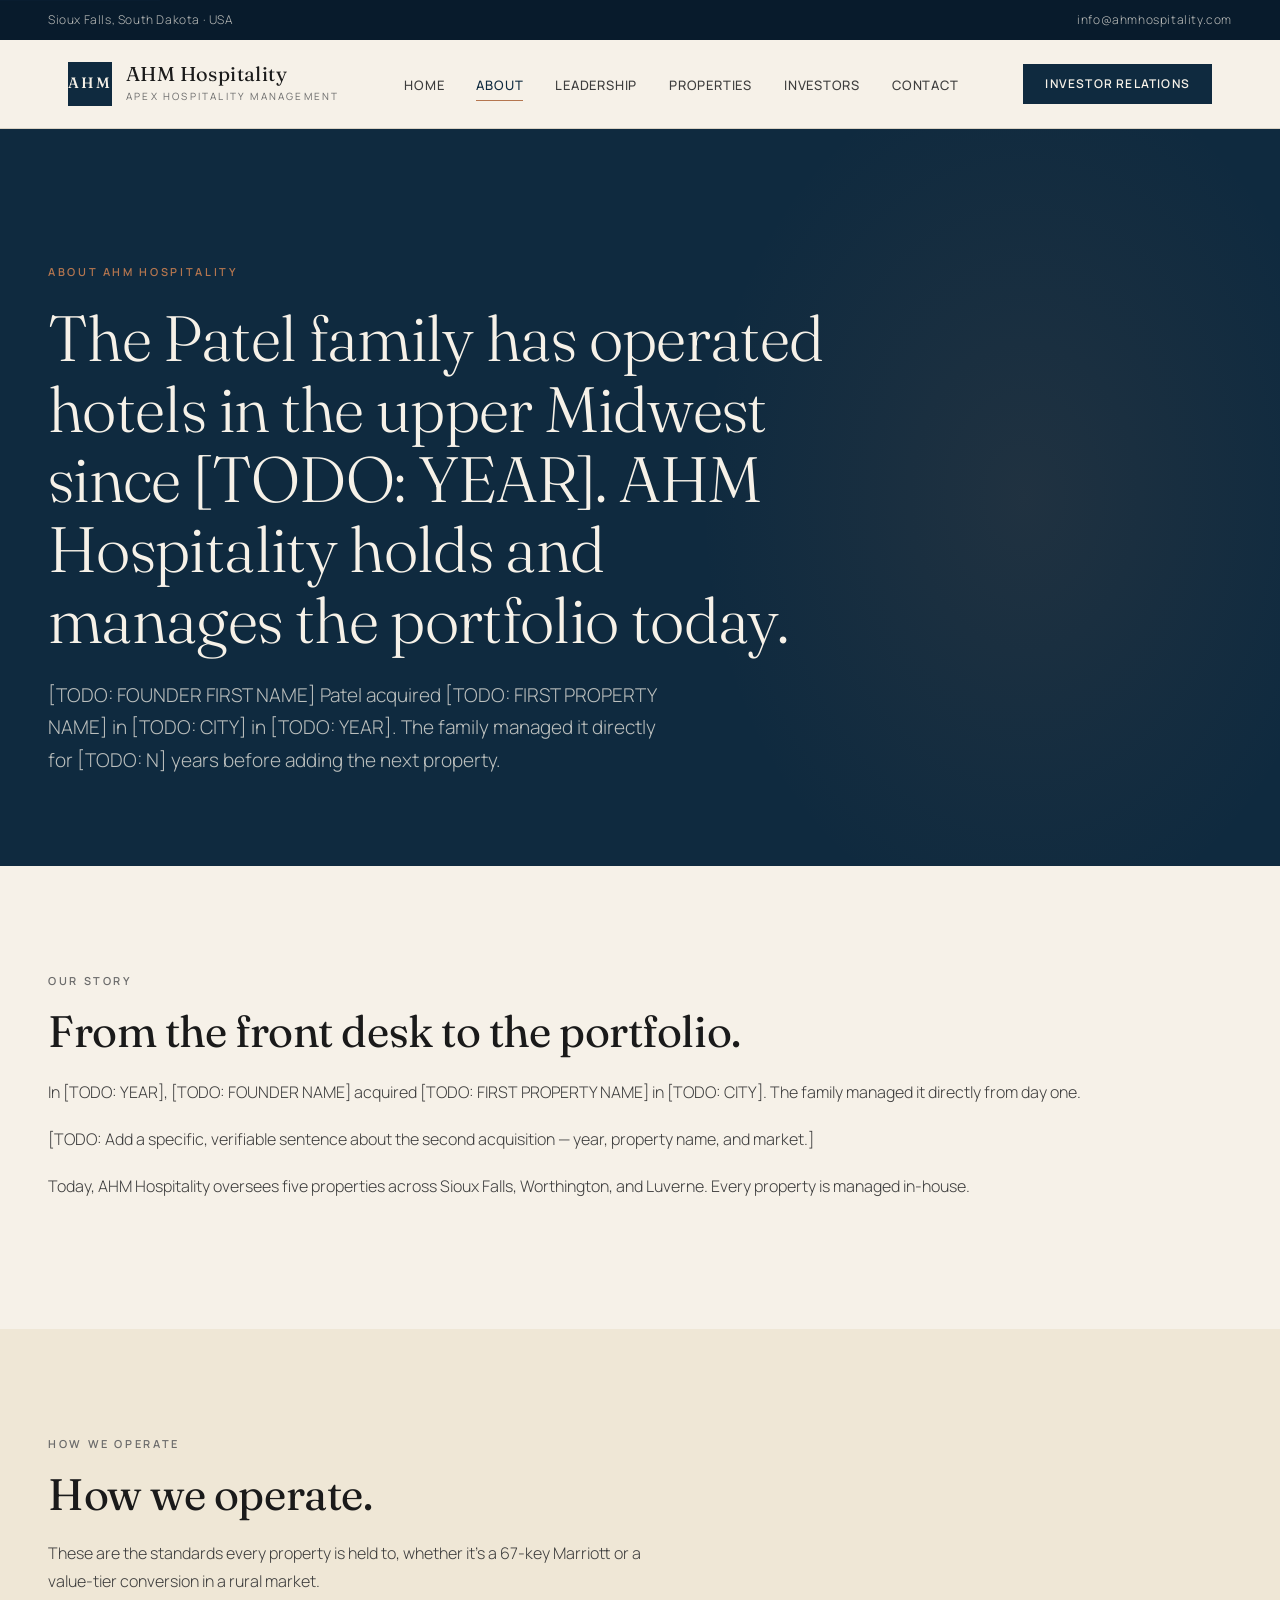
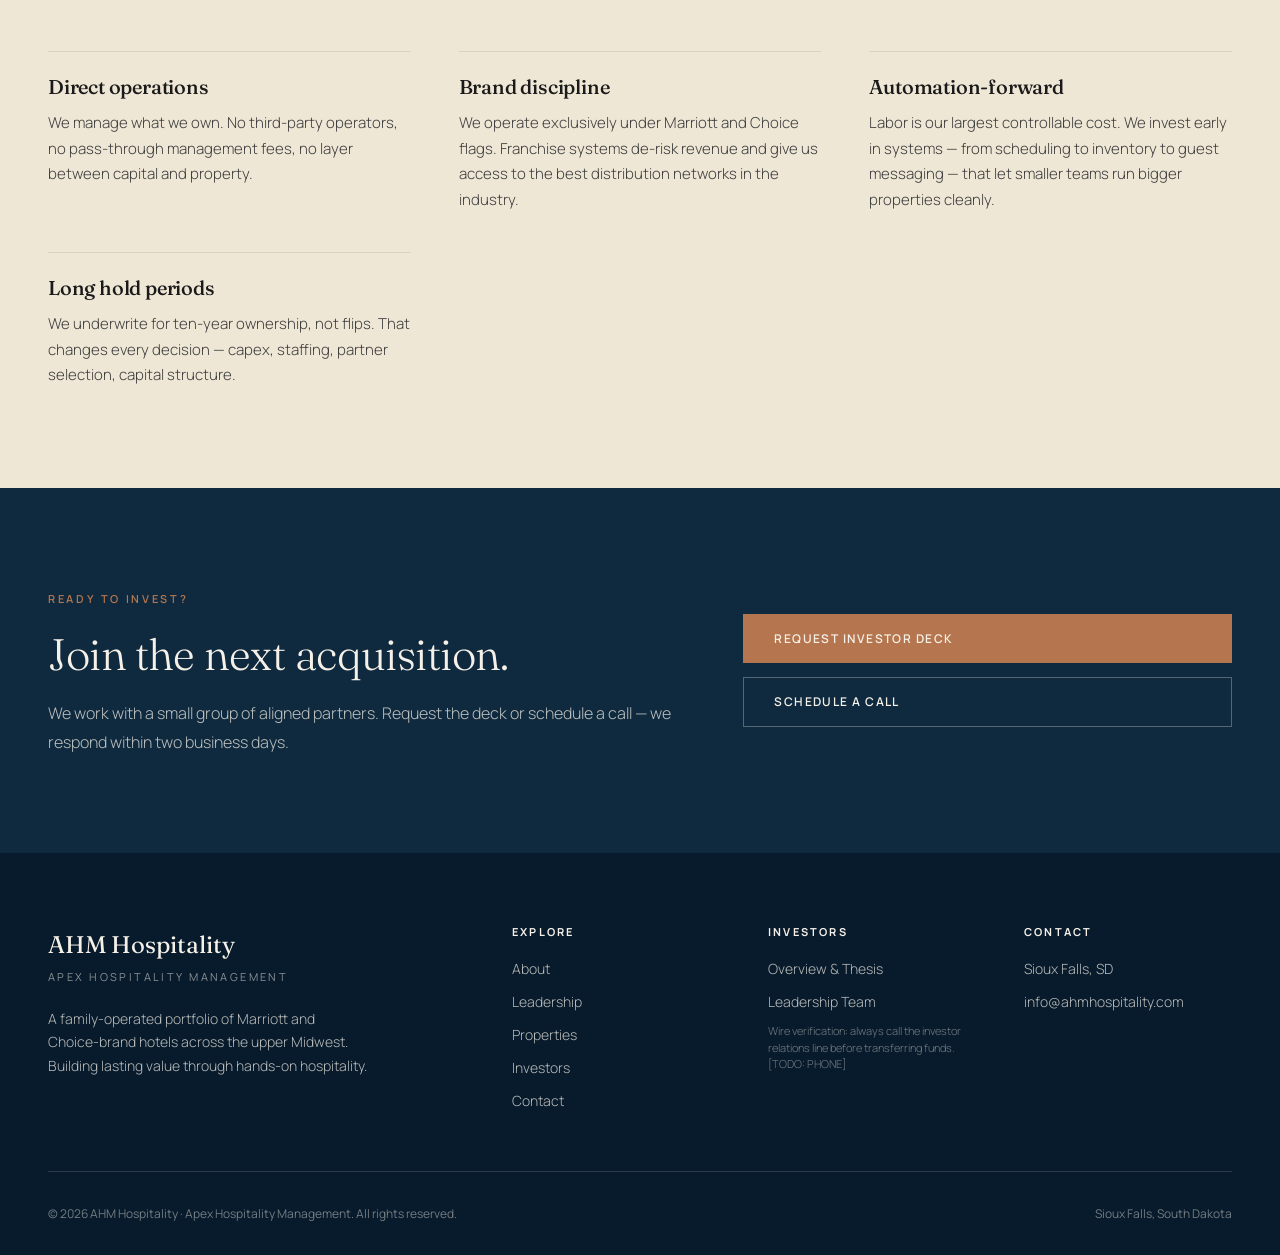
==== about.html @ 762ae3fd "Strip investors@ mailto from footer + form Per follow-up: collapsed contact-form subject select to t" ====
<!DOCTYPE html>
<html lang="en">
<head>
<meta charset="UTF-8">
<meta name="viewport" content="width=device-width, initial-scale=1.0">
<title>About — AHM Hospitality</title>
<meta name="description" content="AHM Hospitality is a family-operated hotel management and investment firm based in Sioux Falls, SD.">
<link rel="stylesheet" href="styles.css">
</head>
<body>

<a class="skip-link" href="#main">Skip to content</a>

<div class="topbar">
  <span>Sioux Falls, South Dakota · USA</span>
  <a href="mailto:info@ahmhospitality.com">info@ahmhospitality.com</a>
</div>

<nav class="nav">
  <div class="nav-inner">
    <a href="index.html" class="logo">
      <div class="logo-mark">AHM</div>
      <div class="logo-text">
        <div class="brand">AHM Hospitality</div>
        <div class="sub">Apex Hospitality Management</div>
      </div>
    </a>
    <ul class="nav-links">
      <li><a href="index.html">Home</a></li>
      <li><a href="about.html" class="active">About</a></li>
      <li><a href="leadership.html">Leadership</a></li>
      <li><a href="properties.html">Properties</a></li>
      <li><a href="investors.html">Investors</a></li>
            <li><a href="contact.html">Contact</a></li>
    </ul>
    <a href="investors.html" class="nav-cta">Investor Relations</a>
    <button class="nav-toggle" aria-label="Open menu"><span></span><span></span><span></span></button>
  </div>
</nav>

<section class="page-hero" id="main">
  <div class="page-hero-inner">
    <span class="eyebrow">About AHM Hospitality</span>
    <h1>The Patel family has operated hotels in the upper Midwest since [TODO: YEAR]. AHM Hospitality holds and manages the portfolio today.</h1>
    <p class="lead">[TODO: FOUNDER FIRST NAME] Patel acquired [TODO: FIRST PROPERTY NAME] in [TODO: CITY] in [TODO: YEAR]. The family managed it directly for [TODO: N] years before adding the next property.</p>
  </div>
</section>

<section>
  <div class="section-inner section-narrative">
    <span class="eyebrow">Our Story</span>
    <h2>From the front desk to the portfolio.</h2>
    <p>In [TODO: YEAR], [TODO: FOUNDER NAME] acquired [TODO: FIRST PROPERTY NAME] in [TODO: CITY]. The family managed it directly from day one.</p>
    <p>[TODO: Add a specific, verifiable sentence about the second acquisition — year, property name, and market.]</p>
    <p>Today, AHM Hospitality oversees five properties across Sioux Falls, Worthington, and Luverne. Every property is managed in-house.</p>
  </div>
</section>

<section class="alt">
  <div class="section-inner">
    <div class="section-head">
      <span class="eyebrow">How We Operate</span>
      <h2>How we operate.</h2>
      <p>These are the standards every property is held to, whether it's a 67-key Marriott or a value-tier conversion in a rural market.</p>
    </div>

    <div class="principles">
      <div class="principle">
        <h3>Direct operations</h3>
        <p>We manage what we own. No third-party operators, no pass-through management fees, no layer between capital and property.</p>
      </div>
      <div class="principle">
        <h3>Brand discipline</h3>
        <p>We operate exclusively under Marriott and Choice flags. Franchise systems de-risk revenue and give us access to the best distribution networks in the industry.</p>
      </div>
      <div class="principle">
        <h3>Automation-forward</h3>
        <p>Labor is our largest controllable cost. We invest early in systems — from scheduling to inventory to guest messaging — that let smaller teams run bigger properties cleanly.</p>
      </div>
      <div class="principle">
        <h3>Long hold periods</h3>
        <p>We underwrite for ten-year ownership, not flips. That changes every decision — capex, staffing, partner selection, capital structure.</p>
      </div>
    </div>
  </div>
</section>

<section class="investor-band">
  <div class="investor-inner">
    <div>
      <span class="eyebrow">Ready to invest?</span>
      <h2 style="margin-top: 18px;">Join the next acquisition.</h2>
      <p>We work with a small group of aligned partners. Request the deck or schedule a call — we respond within two business days.</p>
    </div>
    <div class="investor-cta">
      <a href="investors.html" class="btn btn-primary">Request Investor Deck</a>
      <a href="contact.html" class="btn btn-ghost">Schedule a Call</a>
    </div>
  </div>
</section>

<footer>
  <div class="footer-grid">
    <div class="footer-brand">
      <div class="brand-line">AHM Hospitality</div>
      <div class="brand-sub">Apex Hospitality Management</div>
      <p>A family-operated portfolio of Marriott and Choice-brand hotels across the upper Midwest. Building lasting value through hands-on hospitality.</p>
    </div>
    <div>
      <h4>Explore</h4>
      <ul>
        <li><a href="about.html">About</a></li>
        <li><a href="leadership.html">Leadership</a></li>
        <li><a href="properties.html">Properties</a></li>
        <li><a href="investors.html">Investors</a></li>
        <li><a href="contact.html">Contact</a></li>
      </ul>
    </div>
    <div>
      <h4>Investors</h4>
      <ul>
        <li><a href="investors.html">Overview &amp; Thesis</a></li>
        <li><a href="leadership.html">Leadership Team</a></li>
        <li class="wire-verify">Wire verification: always call the investor relations line before transferring funds. [TODO: PHONE]</li>
      </ul>
    </div>
    <div>
      <h4>Contact</h4>
      <ul>
        <li>Sioux Falls, SD</li>
        <li><a href="mailto:info@ahmhospitality.com">info@ahmhospitality.com</a></li>
      </ul>
    </div>
  </div>
  <div class="footer-bottom">
    <span>© 2026 AHM Hospitality · Apex Hospitality Management. All rights reserved.</span>
    <span>Sioux Falls, South Dakota</span>
  </div>
</footer>

<script defer src="app.js"></script>

</body>
</html>
---- styles.css ----
/* AHM Hospitality — global stylesheet */

@import url('https://fonts.googleapis.com/css2?family=Fraunces:ital,opsz,wght@0,9..144,300;0,9..144,400;0,9..144,500;1,9..144,400&family=Manrope:wght@300;400;500;600;700&display=swap');

:root {
  --navy: #0F2A3F;
  --navy-deep: #081B2C;
  --cream: #F6F1E8;
  --cream-warm: #EFE7D6;
  --brass: #B5764F;
  --brass-dark: #8C5A3C;
  --ink: #1A1A1A;
  --ink-soft: #3D3D3D;
  --muted: #6B6B6B;
  --line: #D9D2C4;
  --line-soft: rgba(15, 42, 63, 0.12);
  --max: 1240px;
  --gutter: clamp(20px, 5vw, 48px);
  --font-display: 'Fraunces', 'Playfair Display', Georgia, serif;
  --font-body: 'Manrope', -apple-system, BlinkMacSystemFont, sans-serif;
}

* { box-sizing: border-box; margin: 0; padding: 0; }

html { scroll-behavior: smooth; }

body {
  font-family: var(--font-body);
  font-weight: 400;
  font-size: 16px;
  line-height: 1.65;
  color: var(--ink);
  background: var(--cream);
  -webkit-font-smoothing: antialiased;
  text-rendering: optimizeLegibility;
}

h1, h2, h3, h4 {
  font-family: var(--font-display);
  font-weight: 400;
  letter-spacing: -0.01em;
  line-height: 1.1;
  color: var(--ink);
}

/* ============================================================
   CANONICAL TYPE SCALE — every page renders the same way.
   Override only where a context genuinely needs a different
   treatment (hero on dark bg, investor band lighter weight).
   ============================================================ */
h1 { font-size: clamp(36px, 6vw, 64px); font-weight: 300; }
h2 { font-size: clamp(28px, 4vw, 44px); font-weight: 400; line-height: 1.15; }
h3 { font-size: 20px; font-weight: 500; line-height: 1.3; }
h4 { font-size: 14px; font-weight: 600; line-height: 1.3; }

/* ============================================================
   BODY PARAGRAPH CLASSES — three sizes, no inline drift.
   ============================================================ */
/* Narrative copy in story / approach sections (Our Story, Our Approach) */
.prose p,
.section-narrative p {
  font-size: 16px;
  color: var(--ink-soft);
  line-height: 1.8;
  font-weight: 300;
  margin-bottom: 18px;
}
.prose p:last-child,
.section-narrative p:last-child { margin-bottom: 0; }
.prose > p + p { margin-top: 0; }
section.dark .prose p,
section.dark .section-narrative p { color: rgba(246, 241, 232, 0.78); }

/* Smaller body — response notes, franchise descriptions, callouts */
.body-note {
  font-size: 14px;
  color: var(--ink-soft);
  line-height: 1.7;
  font-weight: 300;
}

/* Property card description (sits at the bottom of each card) */
.prop-summary {
  font-size: 13px;
  color: var(--ink-soft);
  line-height: 1.7;
  font-weight: 300;
  border-top: 1px solid var(--line);
  padding-top: 14px;
  margin-top: 4px;
}

/* Footer wire-verification small print */
.wire-verify {
  font-size: 11px;
  opacity: 0.6;
  margin-top: 10px;
  line-height: 1.5;
}

/* ============================================================
   SECTION-NARRATIVE — eyebrow + h2 + body paragraphs pattern
   used on About > Our Story and Index > Our Approach.
   ============================================================ */
.section-narrative .eyebrow {
  display: inline-block;
  margin-bottom: 16px;
}
.section-narrative h2 { margin-bottom: 22px; }
.section-narrative p {
  font-size: 16px;
  color: var(--ink-soft);
  line-height: 1.8;
  font-weight: 300;
  margin-bottom: 18px;
}
.section-narrative p:last-of-type { margin-bottom: 28px; }
.section-narrative .btn { margin-top: 6px; }

/* ============================================================
   PORTFOLIO STATS BLOCK (Properties page header strip)
   ============================================================ */
.portfolio-stats {
  display: grid;
  grid-template-columns: repeat(auto-fit, minmax(160px, 1fr));
  gap: 24px;
  margin-bottom: 72px;
  padding: 28px 32px;
  background: var(--cream-warm);
  border-left: 3px solid var(--brass);
}
.portfolio-stat .stat-num {
  font-family: var(--font-display);
  font-size: 32px;
  color: var(--navy);
  font-weight: 400;
  line-height: 1;
}
.portfolio-stat .stat-label {
  font-size: 11px;
  color: var(--muted);
  letter-spacing: 0.2em;
  text-transform: uppercase;
  margin-top: 6px;
}

/* ============================================================
   CONTACT-NOTE callout (Contact page "A note on response")
   ============================================================ */
.contact-note {
  margin-top: 32px;
  padding: 24px;
  background: var(--cream-warm);
  border-left: 3px solid var(--brass);
}
.contact-note .eyebrow {
  color: var(--brass);
  display: block;
  margin-bottom: 10px;
}
.contact-note p { margin: 0; }

/* ============================================================
   FRANCHISE / BRAND BLOCK (Properties page Marriott/Choice)
   ============================================================ */
.brand-grid {
  display: grid;
  grid-template-columns: repeat(auto-fit, minmax(280px, 1fr));
  gap: 32px;
}
.brand-block {
  border-top: 1px solid var(--line);
  padding-top: 28px;
}
.brand-name {
  font-family: var(--font-display);
  font-size: 24px;
  color: var(--navy);
  font-weight: 400;
  margin-bottom: 6px;
}
.brand-meta {
  font-size: 11px;
  letter-spacing: 0.2em;
  text-transform: uppercase;
  color: var(--brass);
  font-weight: 600;
  margin-bottom: 16px;
}

a { color: inherit; text-decoration: none; transition: color 0.2s ease; }
a:hover { color: var(--brass); }

img { max-width: 100%; display: block; }

.container { width: 100%; max-width: var(--max); margin: 0 auto; padding: 0 var(--gutter); }
.container-wide { max-width: 1440px; }

.eyebrow {
  font-family: var(--font-body);
  font-size: 11px;
  font-weight: 600;
  letter-spacing: 0.24em;
  text-transform: uppercase;
  color: var(--muted);
}
section.dark .eyebrow,
.hero .eyebrow,
.page-hero .eyebrow,
.investor-band .eyebrow,
footer .eyebrow {
  color: var(--brass);
}

.rule {
  display: inline-block;
  width: 40px;
  height: 1px;
  background: var(--brass);
  vertical-align: middle;
  margin: 0 12px 4px 0;
}

/* ===== TOP BAR ===== */
.topbar {
  background: var(--navy-deep);
  color: rgba(246, 241, 232, 0.75);
  font-size: 12px;
  font-weight: 300;
  letter-spacing: 0.05em;
  padding: 10px var(--gutter);
  display: flex;
  justify-content: space-between;
  gap: 16px;
  flex-wrap: wrap;
}
.topbar a { color: inherit; }
.topbar a:hover { color: var(--cream); }

/* ===== NAV ===== */
.nav {
  background: var(--cream);
  border-bottom: 1px solid var(--line);
  position: sticky;
  top: 0;
  z-index: 100;
}
.nav-inner {
  display: flex;
  align-items: center;
  justify-content: space-between;
  padding: 22px var(--gutter);
  max-width: var(--max);
  margin: 0 auto;
}
.logo {
  display: flex;
  align-items: center;
  gap: 14px;
  cursor: pointer;
}
.logo-mark {
  width: 44px;
  height: 44px;
  background: var(--navy);
  color: var(--cream);
  display: flex;
  align-items: center;
  justify-content: center;
  font-family: var(--font-display);
  font-weight: 500;
  font-size: 15px;
  letter-spacing: 0.12em;
}
.logo-text .brand {
  font-family: var(--font-display);
  font-size: 20px;
  font-weight: 400;
  letter-spacing: 0.02em;
  line-height: 1;
}
.logo-text .sub {
  font-size: 10px;
  color: var(--muted);
  letter-spacing: 0.22em;
  text-transform: uppercase;
  margin-top: 4px;
}
.nav-links {
  display: flex;
  gap: 32px;
  align-items: center;
  list-style: none;
}
.nav-links a {
  font-size: 13px;
  font-weight: 500;
  letter-spacing: 0.06em;
  text-transform: uppercase;
  color: var(--ink-soft);
  padding: 6px 0;
  border-bottom: 1px solid transparent;
}
.nav-links a.active { color: var(--navy); border-bottom-color: var(--brass); }
.nav-links a:hover { color: var(--navy); }

.nav-cta {
  background: var(--navy);
  color: var(--cream);
  padding: 10px 22px;
  font-size: 12px;
  font-weight: 600;
  letter-spacing: 0.1em;
  text-transform: uppercase;
  transition: background 0.2s ease;
}
.nav-cta:hover { background: var(--brass); color: var(--cream); }

.nav-toggle {
  display: none;
  background: none;
  border: none;
  cursor: pointer;
  padding: 4px;
}
.nav-toggle span {
  display: block;
  width: 24px;
  height: 1.5px;
  background: var(--navy);
  margin: 5px 0;
}

/* ===== HERO ===== */
.hero {
  background: var(--navy);
  color: var(--cream);
  padding: clamp(60px, 10vw, 120px) var(--gutter) clamp(60px, 10vw, 120px);
  position: relative;
  overflow: hidden;
}
.hero::before {
  content: '';
  position: absolute;
  top: 0; right: 0;
  width: 40%;
  height: 100%;
  background:
    radial-gradient(circle at 70% 30%, rgba(181, 118, 79, 0.12) 0%, transparent 60%);
  pointer-events: none;
}
.hero-inner {
  max-width: var(--max);
  margin: 0 auto;
  position: relative;
  z-index: 1;
}
.hero .eyebrow { color: var(--brass); margin-bottom: 24px; display: block; }
.hero h1 {
  color: var(--cream);
  max-width: 800px;
  margin-bottom: 28px;
  /* size + weight inherit from canonical h1 */
}
.hero p.lead {
  font-size: clamp(15px, 1.6vw, 18px);
  line-height: 1.7;
  color: rgba(246, 241, 232, 0.75);
  max-width: 560px;
  font-weight: 300;
  margin-bottom: 40px;
}
.hero-actions {
  display: flex;
  gap: 14px;
  flex-wrap: wrap;
}
.btn {
  display: inline-block;
  padding: 14px 30px;
  font-size: 12px;
  font-weight: 600;
  letter-spacing: 0.12em;
  text-transform: uppercase;
  transition: all 0.25s ease;
  cursor: pointer;
  border: 1px solid transparent;
}
.btn-primary { background: var(--brass); color: var(--cream); }
.btn-primary:hover { background: var(--cream); color: var(--navy); }
.btn-ghost { background: transparent; color: var(--cream); border-color: rgba(246, 241, 232, 0.3); }
.btn-ghost:hover { border-color: var(--cream); color: var(--cream); }
.btn-dark { background: var(--navy); color: var(--cream); }
.btn-dark:hover { background: var(--brass); }

/* ===== SECTIONS ===== */
section { padding: clamp(60px, 8vw, 100px) var(--gutter); }
section.alt { background: var(--cream-warm); }
section.dark { background: var(--navy); color: var(--cream); }
section.dark h1, section.dark h2, section.dark h3 { color: var(--cream); }

.section-inner { max-width: var(--max); margin: 0 auto; }
.section-head { margin-bottom: 56px; max-width: 720px; }
.section-head .eyebrow { margin-bottom: 16px; display: inline-block; }
.section-head h2 {
  margin-bottom: 20px;
  /* size + weight inherit from canonical h2 */
}
.section-head p {
  font-size: 16px;
  color: var(--ink-soft);
  line-height: 1.75;
  font-weight: 300;
  max-width: 620px;
}
section.dark .section-head p { color: rgba(246, 241, 232, 0.75); }

/* ===== PROPERTY CARD ===== */
.property-grid {
  display: grid;
  grid-template-columns: repeat(auto-fit, minmax(320px, 1fr));
  gap: 28px;
}
.property-card {
  background: var(--cream);
  border: 1px solid var(--line);
  overflow: hidden;
  transition: transform 0.3s ease, border-color 0.3s ease;
  display: flex;
  flex-direction: column;
}
.property-card:hover { transform: translateY(-4px); border-color: var(--brass); }
section.alt .property-card { background: var(--cream); }
section.dark .property-card { background: var(--navy-deep); border-color: rgba(246, 241, 232, 0.1); color: var(--cream); }

.prop-img {
  aspect-ratio: 4 / 3;
  position: relative;
  overflow: hidden;
}
.prop-img.photo-ready::after {
  content: '';
  position: absolute;
  inset: 0;
  background: linear-gradient(180deg, rgba(0, 0, 0, 0) 40%, rgba(0, 0, 0, 0.5) 100%);
  pointer-events: none;
}

.prop-badge {
  position: absolute;
  top: 14px;
  right: 14px;
  background: var(--navy);
  color: var(--cream);
  font-size: 10px;
  font-weight: 700;
  letter-spacing: 0.15em;
  text-transform: uppercase;
  padding: 5px 11px;
  z-index: 2;
}
.prop-badge.converting { background: var(--brass); color: var(--cream); }

.prop-flag-brand {
  color: var(--muted);
  font-size: 10px;
  letter-spacing: 0.22em;
  text-transform: uppercase;
  font-weight: 600;
  margin-bottom: 8px;
}
.prop-name {
  font-family: var(--font-display);
  color: var(--navy);
  font-size: 22px;
  font-weight: 400;
  line-height: 1.15;
  margin-bottom: 18px;
}

.prop-meta {
  padding: 20px 22px 22px;
  flex: 1;
  display: flex;
  flex-direction: column;
}
.prop-loc {
  display: flex;
  justify-content: space-between;
  align-items: baseline;
  margin-bottom: 6px;
}
.prop-loc .city {
  font-family: var(--font-display);
  font-size: 17px;
  font-weight: 500;
  color: var(--navy);
}
.prop-loc .adr {
  font-size: 13px;
  color: var(--brass);
  font-weight: 600;
  letter-spacing: 0.04em;
}
.prop-addr {
  font-size: 13px;
  color: var(--muted);
  margin-bottom: 4px;
}
.prop-rooms {
  font-size: 13px;
  color: var(--ink-soft);
  font-weight: 500;
}
section.dark .prop-rooms { color: rgba(246, 241, 232, 0.85); }
section.dark .prop-addr { color: rgba(246, 241, 232, 0.55); }

/* Honest placeholder state — shown until real photography replaces it */
.prop-img.placeholder {
  background: var(--cream-warm);
  border: 1px dashed var(--line);
}
.prop-img .placeholder-label {
  position: absolute;
  bottom: 16px;
  left: 18px;
  font-size: 10px;
  letter-spacing: 0.24em;
  text-transform: uppercase;
  color: var(--muted);
  font-weight: 600;
  z-index: 1;
}

/* Ready state — once real background-image is assigned inline */
.prop-img.photo-ready {
  background-size: cover;
  background-position: center;
}

/* ===== INVESTOR BAND ===== */
.investor-band {
  background: var(--navy);
  color: var(--cream);
  padding: clamp(60px, 8vw, 96px) var(--gutter);
}
.investor-inner {
  max-width: var(--max);
  margin: 0 auto;
  display: grid;
  grid-template-columns: 1.3fr 1fr;
  gap: 60px;
  align-items: center;
}
.investor-inner h2 {
  font-weight: 300;
  color: var(--cream);
  line-height: 1.2;
  margin-bottom: 18px;
  /* size inherits from canonical h2 */
}
.investor-inner p {
  color: rgba(246, 241, 232, 0.75);
  font-size: 16px;
  line-height: 1.8;
  font-weight: 300;
}
.investor-cta {
  display: flex;
  flex-direction: column;
  gap: 14px;
}

/* ===== FOOTER ===== */
footer {
  background: var(--navy-deep);
  color: rgba(246, 241, 232, 0.75);
  padding: 72px var(--gutter) 32px;
  font-size: 14px;
}
.footer-grid {
  max-width: var(--max);
  margin: 0 auto;
  display: grid;
  grid-template-columns: 2fr 1fr 1fr 1fr;
  gap: 48px;
  padding-bottom: 48px;
  border-bottom: 1px solid rgba(246, 241, 232, 0.15);
}
.footer-brand .brand-line {
  font-family: var(--font-display);
  font-size: 24px;
  font-weight: 400;
  color: var(--cream);
  margin-bottom: 4px;
}
.footer-brand .brand-sub {
  font-size: 11px;
  letter-spacing: 0.22em;
  color: rgba(246, 241, 232, 0.55);
  text-transform: uppercase;
  margin-bottom: 20px;
}
.footer-brand p {
  font-weight: 300;
  line-height: 1.7;
  max-width: 320px;
}
footer h4 {
  font-family: var(--font-body);
  font-size: 11px;
  font-weight: 700;
  letter-spacing: 0.2em;
  text-transform: uppercase;
  color: var(--cream);
  margin-bottom: 18px;
}
footer ul { list-style: none; }
footer ul li { margin-bottom: 10px; font-weight: 300; }
footer ul a:hover { color: var(--brass); }
.footer-bottom {
  max-width: var(--max);
  margin: 32px auto 0;
  padding-top: 0;
  display: flex;
  justify-content: space-between;
  gap: 16px;
  flex-wrap: wrap;
  font-size: 12px;
  color: rgba(246, 241, 232, 0.45);
}

/* ===== STORY / ABOUT sections ===== */

/* Values grid */
.values {
  display: grid;
  grid-template-columns: repeat(auto-fit, minmax(240px, 1fr));
  gap: 40px;
  margin-top: 24px;
}
.value {
  border-top: 1px solid var(--line);
  padding-top: 24px;
}
section.dark .value { border-top-color: rgba(246, 241, 232, 0.2); }
.value-num {
  font-family: var(--font-display);
  font-size: 14px;
  color: var(--brass);
  font-weight: 500;
  letter-spacing: 0.1em;
  margin-bottom: 12px;
}
.value h3 {
  font-size: 20px;
  font-weight: 500;
  margin-bottom: 10px;
}
.value p {
  font-size: 14px;
  color: var(--ink-soft);
  line-height: 1.7;
  font-weight: 300;
}
section.dark .value p { color: rgba(246, 241, 232, 0.7); }

/* Principles list — used on About page, prose-forward, no numerals */
.principles {
  display: grid;
  grid-template-columns: repeat(auto-fit, minmax(280px, 1fr));
  gap: 40px 48px;
  margin-top: 24px;
}
.principle {
  border-top: 1px solid var(--line);
  padding-top: 22px;
}
.principle h3 {
  font-size: 20px;
  font-weight: 500;
  margin-bottom: 10px;
}
.principle p {
  font-size: 15px;
  color: var(--ink-soft);
  line-height: 1.7;
  font-weight: 300;
}

/* Portfolio strategy list */
.strategy-list {
  display: grid;
  gap: 1px;
  background: var(--line);
  border: 1px solid var(--line);
  margin-top: 40px;
}
.strategy-item {
  background: var(--navy-deep);
  color: var(--cream);
  padding: 32px 36px;
  display: block;
}
.strategy-item h3 {
  font-family: var(--font-display);
  font-size: 22px;
  font-weight: 400;
  margin-bottom: 10px;
  color: var(--cream);
}
.strategy-item p {
  font-size: 15px;
  color: rgba(246, 241, 232, 0.75);
  font-weight: 300;
  line-height: 1.7;
}

/* Page hero (non-home pages) */
.page-hero {
  background: var(--navy);
  color: var(--cream);
  padding: clamp(80px, 10vw, 140px) var(--gutter) clamp(60px, 7vw, 90px);
  position: relative;
  overflow: hidden;
}
.page-hero::before {
  content: '';
  position: absolute;
  top: -20%;
  right: -10%;
  width: 60%;
  height: 140%;
  background: radial-gradient(ellipse, rgba(181, 118, 79, 0.1) 0%, transparent 60%);
}
.page-hero-inner { max-width: var(--max); margin: 0 auto; position: relative; }
.page-hero .eyebrow { color: var(--brass); }
.page-hero h1 {
  color: var(--cream);
  margin: 20px 0 24px;
  max-width: 800px;
  /* size + weight inherit from canonical h1 — same as .hero h1 */
}
.page-hero p.lead {
  font-size: clamp(16px, 1.5vw, 19px);
  color: rgba(246, 241, 232, 0.75);
  font-weight: 300;
  max-width: 620px;
  line-height: 1.7;
}

/* Contact form */
.contact-grid {
  display: grid;
  grid-template-columns: 1fr 1fr;
  gap: 80px;
  max-width: var(--max);
  margin: 0 auto;
}
.contact-info h3 {
  font-size: 14px;
  font-weight: 600;
  font-family: var(--font-body);
  letter-spacing: 0.2em;
  text-transform: uppercase;
  color: var(--brass);
  margin-bottom: 10px;
}
.contact-info p {
  font-size: 17px;
  margin-bottom: 32px;
  font-weight: 400;
  line-height: 1.7;
}
.contact-form label {
  display: block;
  font-size: 11px;
  letter-spacing: 0.2em;
  text-transform: uppercase;
  font-weight: 600;
  color: var(--navy);
  margin-bottom: 10px;
}
.contact-form input,
.contact-form textarea,
.contact-form select {
  width: 100%;
  padding: 14px 16px;
  background: var(--cream);
  border: 1px solid var(--line);
  font-family: var(--font-body);
  font-size: 15px;
  color: var(--ink);
  margin-bottom: 24px;
  transition: border-color 0.2s ease;
}
.contact-form input:focus,
.contact-form textarea:focus,
.contact-form select:focus {
  outline: none;
  border-color: var(--brass);
}
.contact-form textarea { min-height: 140px; resize: vertical; font-family: var(--font-body); }
.contact-form .btn { width: 100%; border: none; font-family: var(--font-body); }

/* Breakpoint */
@media (max-width: 900px) {
  .nav-links { display: none; }
  .nav-toggle { display: block; }
  .nav-cta { display: none; }
  .footer-grid { grid-template-columns: 1fr 1fr; gap: 32px; }
  .investor-inner { grid-template-columns: 1fr; gap: 32px; }
  .contact-grid { grid-template-columns: 1fr; gap: 48px; }
}
@media (max-width: 600px) {
  .footer-grid { grid-template-columns: 1fr; }
}

/* ===== TRACK RECORD (Investors) ===== */
.track-record {
  display: grid;
  gap: 0;
  border-top: 1px solid var(--line);
  margin-top: 8px;
}
.tr-row {
  display: grid;
  grid-template-columns: 100px 1fr;
  gap: 40px;
  padding: 32px 0;
  border-bottom: 1px solid var(--line);
  align-items: start;
}
.tr-year {
  font-family: var(--font-display);
  font-size: 22px;
  color: var(--muted);
  font-weight: 400;
}
.tr-row h3 {
  font-size: 18px;
  font-weight: 500;
  margin-bottom: 8px;
}
.tr-row p {
  font-size: 14px;
  color: var(--ink-soft);
  font-weight: 300;
  line-height: 1.7;
}

/* ===== OPPORTUNITIES (Investors) ===== */
.opportunity-list {
  display: grid;
  gap: 20px;
  margin-top: 8px;
}
.opportunity {
  background: var(--cream);
  padding: 28px 32px;
  border-left: 2px solid var(--brass);
}
.opportunity h3 {
  font-size: 20px;
  font-weight: 500;
  margin-bottom: 8px;
}
.opp-meta {
  font-size: 11px;
  letter-spacing: 0.2em;
  text-transform: uppercase;
  color: var(--muted);
  font-weight: 600;
  margin-bottom: 14px;
}
.opportunity p {
  font-size: 14px;
  color: var(--ink-soft);
  line-height: 1.7;
  font-weight: 300;
}

/* ===== CHECKBOX LABEL (Investor form) ===== */
.contact-form label.checkbox-label {
  display: flex;
  align-items: center;
  gap: 10px;
  text-transform: none;
  letter-spacing: 0;
  font-size: 14px;
  font-weight: 400;
  color: var(--ink);
  margin-bottom: 24px;
  cursor: pointer;
}
.contact-form label.checkbox-label input[type="checkbox"] {
  width: auto;
  margin: 0;
  padding: 0;
}
.contact-form label.checkbox-label span {
  line-height: 1.4;
}

@media (max-width: 700px) {
  .tr-row { grid-template-columns: 1fr; gap: 8px; }
  .tr-year { font-size: 16px; color: var(--brass); }
}

/* ===== LEADERSHIP GRID ===== */
.leadership-grid {
  display: grid;
  grid-template-columns: repeat(auto-fit, minmax(260px, 1fr));
  gap: 56px 32px;
}
.leader-photo {
  aspect-ratio: 3 / 4;
  background: var(--cream-warm);
  border: 1px dashed var(--line);
  position: relative;
  margin-bottom: 18px;
  transition: border-color 0.25s ease;
}
.leader:hover .leader-photo { border-color: var(--brass); border-style: solid; }
.leader-photo .placeholder-label {
  position: absolute;
  bottom: 14px;
  left: 14px;
  font-size: 10px;
  letter-spacing: 0.24em;
  text-transform: uppercase;
  color: var(--muted);
  font-weight: 600;
}
.leader h3 {
  font-size: 22px;
  font-weight: 400;
  margin-bottom: 4px;
}
.leader-title {
  font-size: 11px;
  letter-spacing: 0.22em;
  text-transform: uppercase;
  color: var(--muted);
  font-weight: 600;
  margin-bottom: 14px;
}
.leader p {
  font-size: 14px;
  color: var(--ink-soft);
  line-height: 1.7;
  font-weight: 300;
  margin-bottom: 14px;
}
.leader-contact {
  display: flex;
  gap: 16px;
  font-size: 11px;
  letter-spacing: 0.2em;
  text-transform: uppercase;
  font-weight: 600;
}
.leader-contact a {
  color: var(--navy);
  border-bottom: 1px solid var(--brass);
  padding-bottom: 2px;
}

/* ===== NEWS LIST ===== */
.news-list {
  display: grid;
  gap: 48px;
}
.news-item {
  display: grid;
  grid-template-columns: 280px 1fr;
  gap: 40px;
  align-items: start;
  padding-bottom: 48px;
  border-bottom: 1px solid var(--line);
}
.news-item:last-child {
  border-bottom: none;
  padding-bottom: 0;
}
.news-thumb {
  aspect-ratio: 16 / 10;
  background: var(--cream-warm);
  border: 1px dashed var(--line);
  position: relative;
  transition: border-color 0.25s ease;
}
.news-item:hover .news-thumb { border-color: var(--brass); border-style: solid; }
.news-thumb .placeholder-label {
  position: absolute;
  bottom: 12px;
  left: 14px;
  font-size: 10px;
  letter-spacing: 0.24em;
  text-transform: uppercase;
  color: var(--muted);
  font-weight: 600;
}
.news-meta {
  font-size: 11px;
  letter-spacing: 0.22em;
  text-transform: uppercase;
  color: var(--muted);
  font-weight: 600;
  margin-bottom: 10px;
}
.news-item h3 {
  font-size: 22px;
  font-weight: 400;
  margin-bottom: 10px;
  line-height: 1.3;
}
.news-item p {
  font-size: 15px;
  color: var(--ink-soft);
  line-height: 1.7;
  font-weight: 300;
  margin-bottom: 14px;
}
.news-link {
  font-size: 11px;
  letter-spacing: 0.2em;
  text-transform: uppercase;
  font-weight: 600;
  color: var(--navy);
  border-bottom: 1px solid var(--brass);
  padding-bottom: 2px;
}

@media (max-width: 700px) {
  .news-item { grid-template-columns: 1fr; }
}

/* ===== PROPERTY DETAIL PAGE ===== */
.property-hero {
  display: grid;
  grid-template-columns: 1fr 1fr;
  min-height: 540px;
  background: var(--navy);
  color: var(--cream);
}
.property-hero-img {
  position: relative;
  background: var(--cream-warm);
  border-right: 1px dashed var(--line);
}
.property-hero-img.placeholder {
  background: var(--cream-warm);
  border: 1px dashed var(--line);
}
.property-hero-img .placeholder-label {
  position: absolute;
  bottom: 18px;
  left: 22px;
  font-size: 10px;
  letter-spacing: 0.24em;
  text-transform: uppercase;
  color: var(--muted);
  font-weight: 600;
}
.property-hero-info {
  padding: clamp(40px, 6vw, 80px);
  display: flex;
  flex-direction: column;
  justify-content: center;
}
.property-hero-info .eyebrow {
  color: var(--brass);
}
.property-hero-info h1 {
  font-size: clamp(32px, 5vw, 56px); /* slightly smaller than canonical h1 — product page */
  font-weight: 300;
  color: var(--cream);
  margin: 18px 0 20px;
}
.property-hero-info p.lead {
  font-size: clamp(15px, 1.5vw, 18px);
  color: rgba(246, 241, 232, 0.8);
  font-weight: 300;
  line-height: 1.7;
}

.property-detail {
  display: grid;
  grid-template-columns: 280px 1fr;
  gap: 80px;
}
.property-specs h3 {
  font-size: 11px;
  letter-spacing: 0.24em;
  text-transform: uppercase;
  color: var(--brass);
  font-weight: 600;
  font-family: var(--font-body);
  margin-bottom: 20px;
}
.property-specs dl {
  display: grid;
  grid-template-columns: 1fr 1fr;
  gap: 0 20px;
  margin-bottom: 32px;
}
.property-specs dt {
  font-size: 11px;
  letter-spacing: 0.18em;
  text-transform: uppercase;
  color: var(--muted);
  font-weight: 600;
  padding: 12px 0 2px;
  border-top: 1px solid var(--line);
}
.property-specs dd {
  padding: 2px 0 12px;
  font-size: 14px;
  color: var(--ink);
  border-top: 1px solid var(--line);
}
.property-narrative h2 {
  margin-bottom: 20px;
  /* size + weight inherit from canonical h2 */
}
.property-narrative p {
  font-size: 16px;
  color: var(--ink-soft);
  font-weight: 300;
  line-height: 1.8;
  margin-bottom: 18px;
}

.property-gallery {
  display: grid;
  grid-template-columns: repeat(3, 1fr);
  gap: 14px;
  margin-top: 8px;
}
.gallery-tile {
  aspect-ratio: 4 / 3;
  background: var(--cream-warm);
  border: 1px dashed var(--line);
  position: relative;
}
.gallery-tile .placeholder-label {
  position: absolute;
  bottom: 12px;
  left: 14px;
  font-size: 10px;
  letter-spacing: 0.2em;
  text-transform: uppercase;
  color: var(--muted);
  font-weight: 600;
}

/* ===== PROPERTY CARD LINK WRAPPER ===== */
.property-card-link {
  display: block;
  color: inherit;
  text-decoration: none;
}
.property-card-link:hover { color: inherit; }

@media (max-width: 900px) {
  .property-hero { grid-template-columns: 1fr; }
  .property-hero-img { min-height: 280px; }
  .property-detail { grid-template-columns: 1fr; gap: 40px; }
  .property-gallery { grid-template-columns: repeat(2, 1fr); }
}

/* Reveal animation for elements as they scroll in */
.reveal { opacity: 0; transform: translateY(20px); transition: opacity 0.8s ease, transform 0.8s ease; }
.reveal.in { opacity: 1; transform: translateY(0); }

/* ============================================================
   ACCESSIBILITY — keyboard focus styles + skip-to-content link.
   `:focus-visible` only triggers on keyboard nav, so mouse
   clicks don't draw the outline.
   ============================================================ */
a:focus-visible,
button:focus-visible,
input:focus-visible,
textarea:focus-visible,
select:focus-visible {
  outline: 2px solid var(--brass);
  outline-offset: 3px;
}
.contact-form input:focus-visible,
.contact-form textarea:focus-visible,
.contact-form select:focus-visible {
  outline-offset: 0;
  border-color: var(--brass);
}
.nav-toggle:focus-visible {
  outline-offset: 6px;
}
.property-card-link:focus-visible {
  outline-offset: 4px;
}

/* Skip link — translated offscreen until keyboard-focused */
.skip-link {
  position: fixed;
  top: 0;
  left: 0;
  transform: translateY(-100%);
  background: var(--navy);
  color: var(--cream);
  padding: 12px 20px;
  z-index: 300;
  font-size: 12px;
  font-weight: 600;
  letter-spacing: 0.1em;
  text-transform: uppercase;
  transition: transform 0.18s ease;
}
.skip-link:focus,
.skip-link:focus-visible {
  transform: translateY(0);
  color: var(--cream);
  outline: 2px solid var(--brass);
  outline-offset: 0;
}

/* ============================================================
   PARTNERSHIP STRUCTURE (Investors page) — refactored from
   duplicated inline styles into a single class so it actually
   collapses on mobile.
   ============================================================ */
.partnership-list {
  display: grid;
  gap: 1px;
  background: var(--line);
  border: 1px solid var(--line);
  margin-top: 16px;
}
.partnership-row {
  background: var(--cream);
  padding: 32px;
  display: grid;
  grid-template-columns: 220px 1fr;
  gap: 40px;
  align-items: start;
}
.partnership-row .pr-label {
  font-size: 11px;
  letter-spacing: 0.2em;
  text-transform: uppercase;
  color: var(--brass);
  font-weight: 600;
}
.partnership-row h3 {
  font-size: 18px;
  font-weight: 500;
  margin-top: 6px;
  font-family: var(--font-display);
}
.partnership-row p {
  font-size: 15px;
  color: var(--ink-soft);
  line-height: 1.7;
  font-weight: 300;
}

/* ============================================================
   MOBILE NAV — animated hamburger that actually opens a menu.
   Activated by toggling `.open` on the parent `.nav` element
   from app.js.
   ============================================================ */
@media (max-width: 900px) {
  .nav-inner { position: relative; }

  .nav-links {
    display: none;
    position: absolute;
    top: 100%;
    left: 0;
    right: 0;
    background: var(--cream);
    border-bottom: 1px solid var(--line);
    padding: 8px var(--gutter) 24px;
    flex-direction: column;
    align-items: stretch;
    gap: 0;
    box-shadow: 0 10px 20px rgba(15, 42, 63, 0.08);
  }
  .nav.open .nav-links { display: flex; }
  .nav-links li { border-bottom: 1px solid var(--line-soft); }
  .nav-links li:last-child { border-bottom: none; }
  .nav-links a {
    display: block;
    padding: 14px 0;
    font-size: 14px;
    border-bottom: none;
    min-height: 44px;
  }
  .nav-links a.active {
    color: var(--navy);
    border-left: 3px solid var(--brass);
    padding-left: 12px;
    border-bottom: none;
  }

  /* Animate hamburger lines into an X when open */
  .nav-toggle span { transition: transform 0.25s ease, opacity 0.2s ease; transform-origin: center; }
  .nav.open .nav-toggle span:nth-child(1) { transform: translateY(7px) rotate(45deg); }
  .nav.open .nav-toggle span:nth-child(2) { opacity: 0; }
  .nav.open .nav-toggle span:nth-child(3) { transform: translateY(-7px) rotate(-45deg); }

  /* Investor partnership rows wrap to a single column */
  .partnership-row {
    grid-template-columns: 1fr;
    gap: 12px;
    padding: 24px;
  }
}

/* ============================================================
   TABLET — 768px breakpoint
   ============================================================ */
@media (max-width: 768px) {
  .news-item {
    grid-template-columns: 1fr;
    gap: 20px;
    padding-bottom: 36px;
  }
  .news-item h3 { font-size: 20px; }
  .news-thumb { aspect-ratio: 16 / 9; max-height: 220px; }

  .topbar { font-size: 11px; padding: 8px var(--gutter); }

  .investor-inner { gap: 28px; }
  .investor-cta { flex-direction: row; flex-wrap: wrap; }
  .investor-cta .btn { flex: 1; min-width: 200px; }

  .logo-text .sub { display: none; }
}

/* ============================================================
   PHONE — 600px breakpoint, fixes the worst small-screen issues
   ============================================================ */
@media (max-width: 600px) {
  .hero h1 { font-size: clamp(28px, 8vw, 36px); margin-bottom: 22px; }
  .hero p.lead { font-size: 15px; margin-bottom: 32px; }
  .page-hero h1 { font-size: clamp(30px, 8vw, 40px); }
  .page-hero p.lead { font-size: 15px; }
  .section-head h2 { font-size: clamp(26px, 6vw, 34px); }

  .property-specs dl { grid-template-columns: 1fr; gap: 0; }
  .property-specs dd { padding-bottom: 14px; }

  .property-gallery { grid-template-columns: 1fr; gap: 12px; }
  .gallery-tile { aspect-ratio: 16 / 10; }

  .contact-form label {
    font-size: 12px;
    letter-spacing: 0.12em;
    margin-bottom: 8px;
  }
  .contact-form input,
  .contact-form textarea,
  .contact-form select {
    font-size: 16px; /* prevents iOS zoom on focus */
    padding: 12px 14px;
  }

  section { padding: 56px var(--gutter); }
  footer { padding: 56px var(--gutter) 28px; }
  footer ul li { margin-bottom: 14px; }

  .hero-actions { gap: 10px; }
  .hero-actions .btn { padding: 13px 22px; flex: 1; min-width: 0; text-align: center; }
  .btn { padding: 13px 26px; }

  .topbar { font-size: 10.5px; gap: 6px; }
  .topbar span:first-child { font-size: 10.5px; }

  .leadership-grid { grid-template-columns: 1fr; gap: 40px; }
  .leader-photo { aspect-ratio: 4 / 5; max-width: 320px; }

  .strategy-item { padding: 24px 24px; }
  .strategy-item h3 { font-size: 19px; }

  .tr-row { padding: 24px 0; }
  .tr-row p { font-size: 13.5px; }

  .opportunity { padding: 22px 22px; }
  .opp-meta { font-size: 10px; letter-spacing: 0.14em; }

  .footer-brand .brand-line { font-size: 22px; }
  .footer-bottom { font-size: 11px; gap: 8px; }

  .property-hero-info { padding: 32px 24px; }
  .property-hero-img { min-height: 220px; }

  .nav-inner { padding: 18px var(--gutter); }
  .logo-mark { width: 38px; height: 38px; font-size: 13px; }
  .logo-text .brand { font-size: 17px; }

  .prop-meta { padding: 18px 20px 20px; }
  .prop-name { font-size: 20px; }
}

/* ============================================================
   Improved tap targets — clickable areas at least 44px tall
   ============================================================ */
@media (pointer: coarse) {
  .nav-links a,
  .footer-bottom a,
  footer ul a,
  .news-link,
  .leader-contact a { min-height: 44px; display: inline-flex; align-items: center; }
}
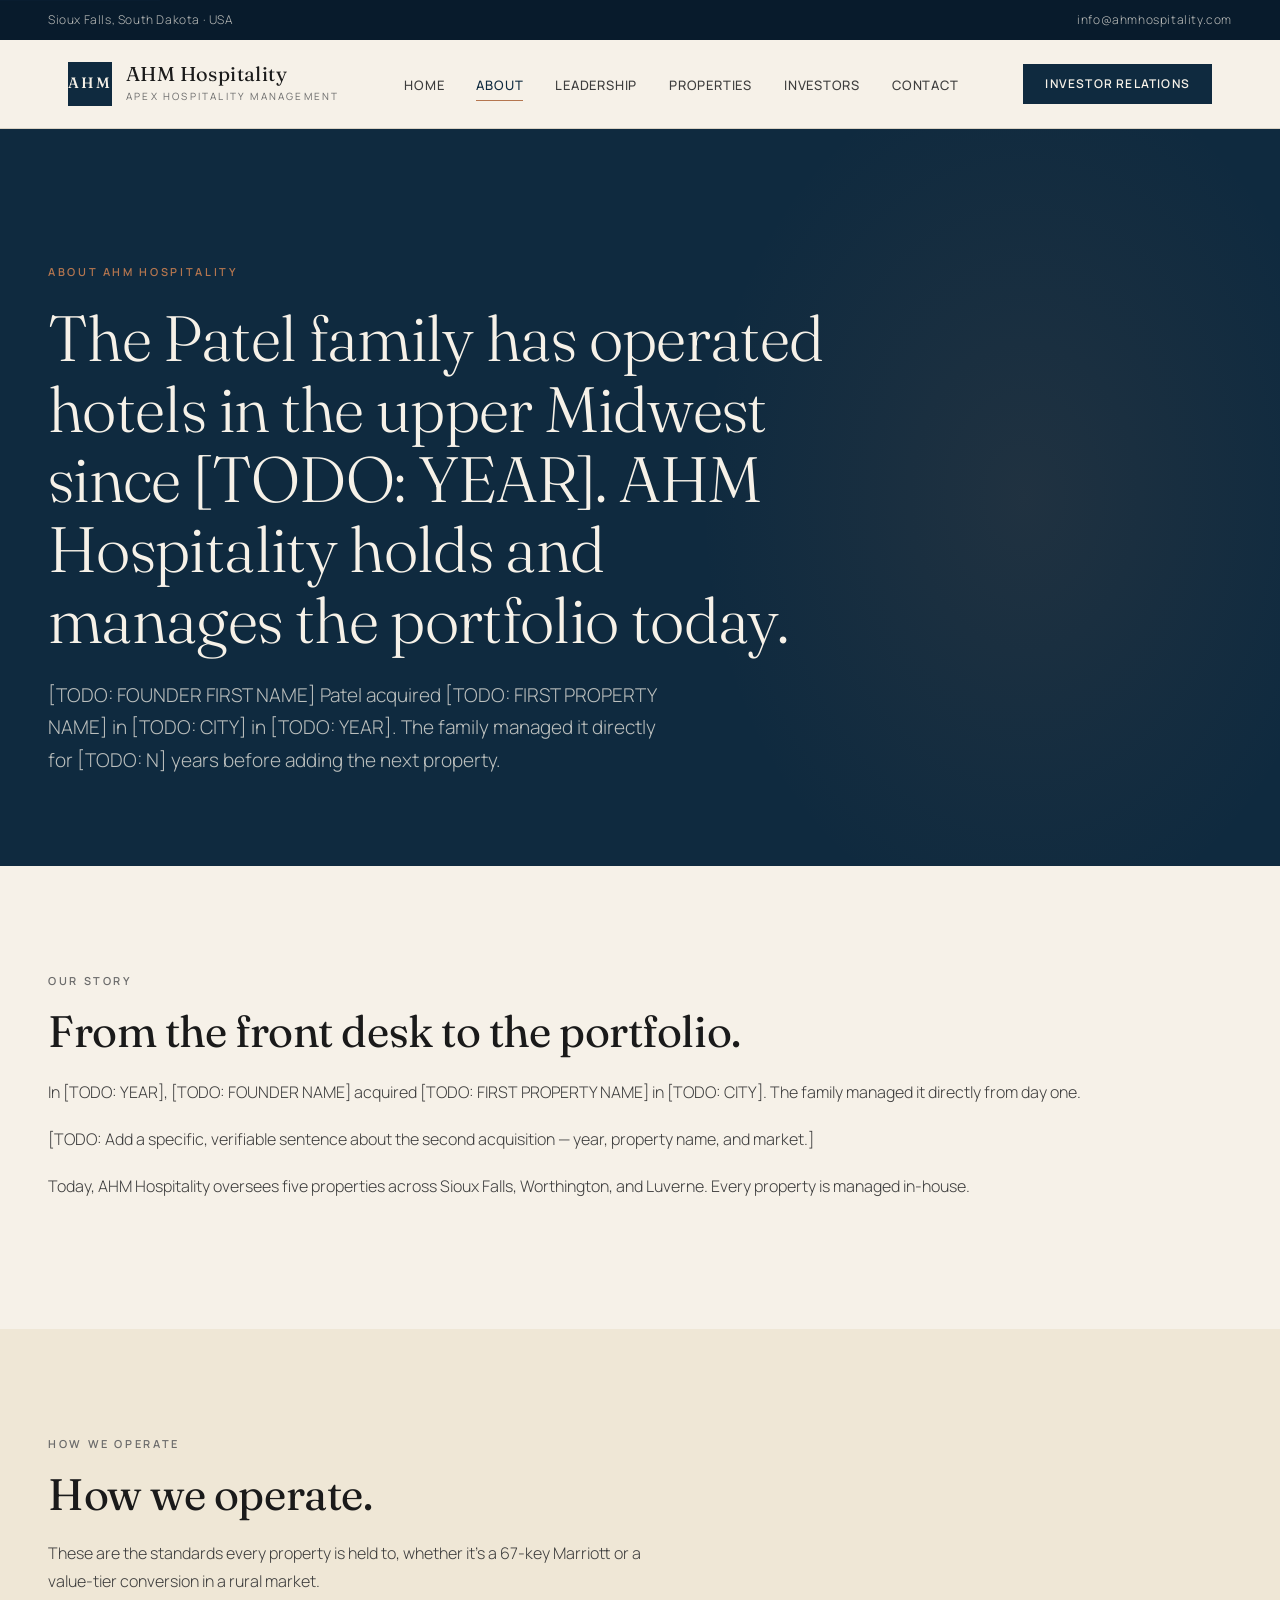
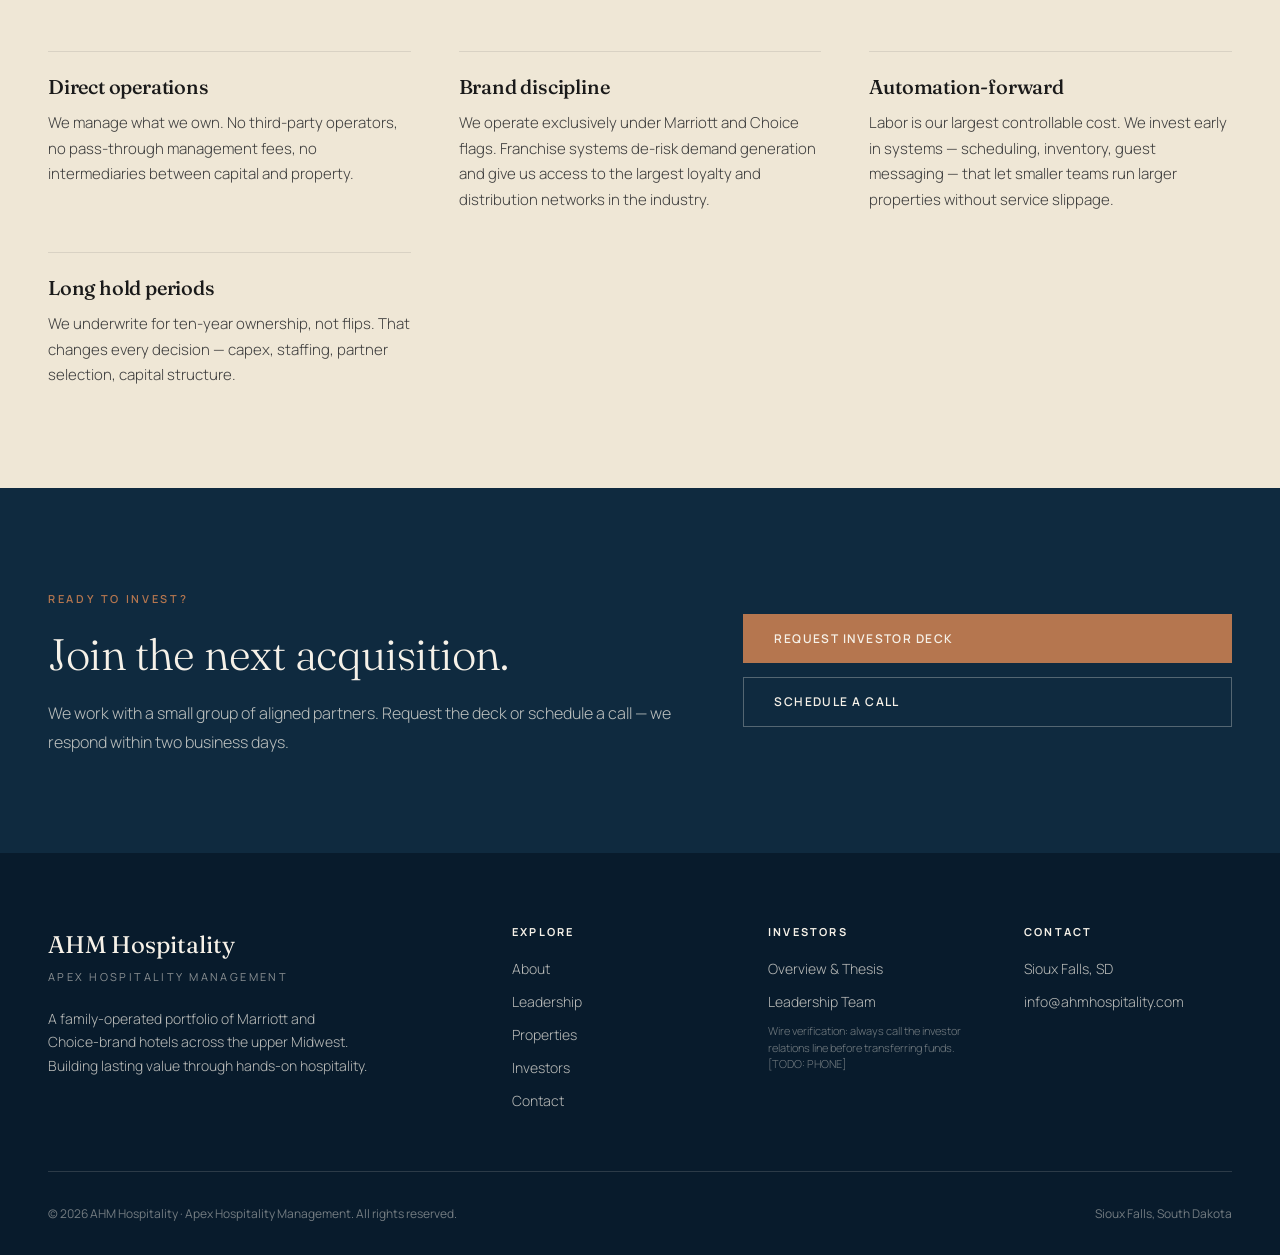
==== commit 9aea6ab8: "Investor-grade copyedit pass (Section 4 awkward phrasing) Professional editorial pass targeting inve" ====
--- a/about.html
+++ b/about.html
@@ -67,15 +67,15 @@
     <div class="principles">
       <div class="principle">
         <h3>Direct operations</h3>
-        <p>We manage what we own. No third-party operators, no pass-through management fees, no layer between capital and property.</p>
+        <p>We manage what we own. No third-party operators, no pass-through management fees, no intermediaries between capital and property.</p>
       </div>
       <div class="principle">
         <h3>Brand discipline</h3>
-        <p>We operate exclusively under Marriott and Choice flags. Franchise systems de-risk revenue and give us access to the best distribution networks in the industry.</p>
+        <p>We operate exclusively under Marriott and Choice flags. Franchise systems de-risk demand generation and give us access to the largest loyalty and distribution networks in the industry.</p>
       </div>
       <div class="principle">
         <h3>Automation-forward</h3>
-        <p>Labor is our largest controllable cost. We invest early in systems — from scheduling to inventory to guest messaging — that let smaller teams run bigger properties cleanly.</p>
+        <p>Labor is our largest controllable cost. We invest early in systems — scheduling, inventory, guest messaging — that let smaller teams run larger properties without service slippage.</p>
       </div>
       <div class="principle">
         <h3>Long hold periods</h3>
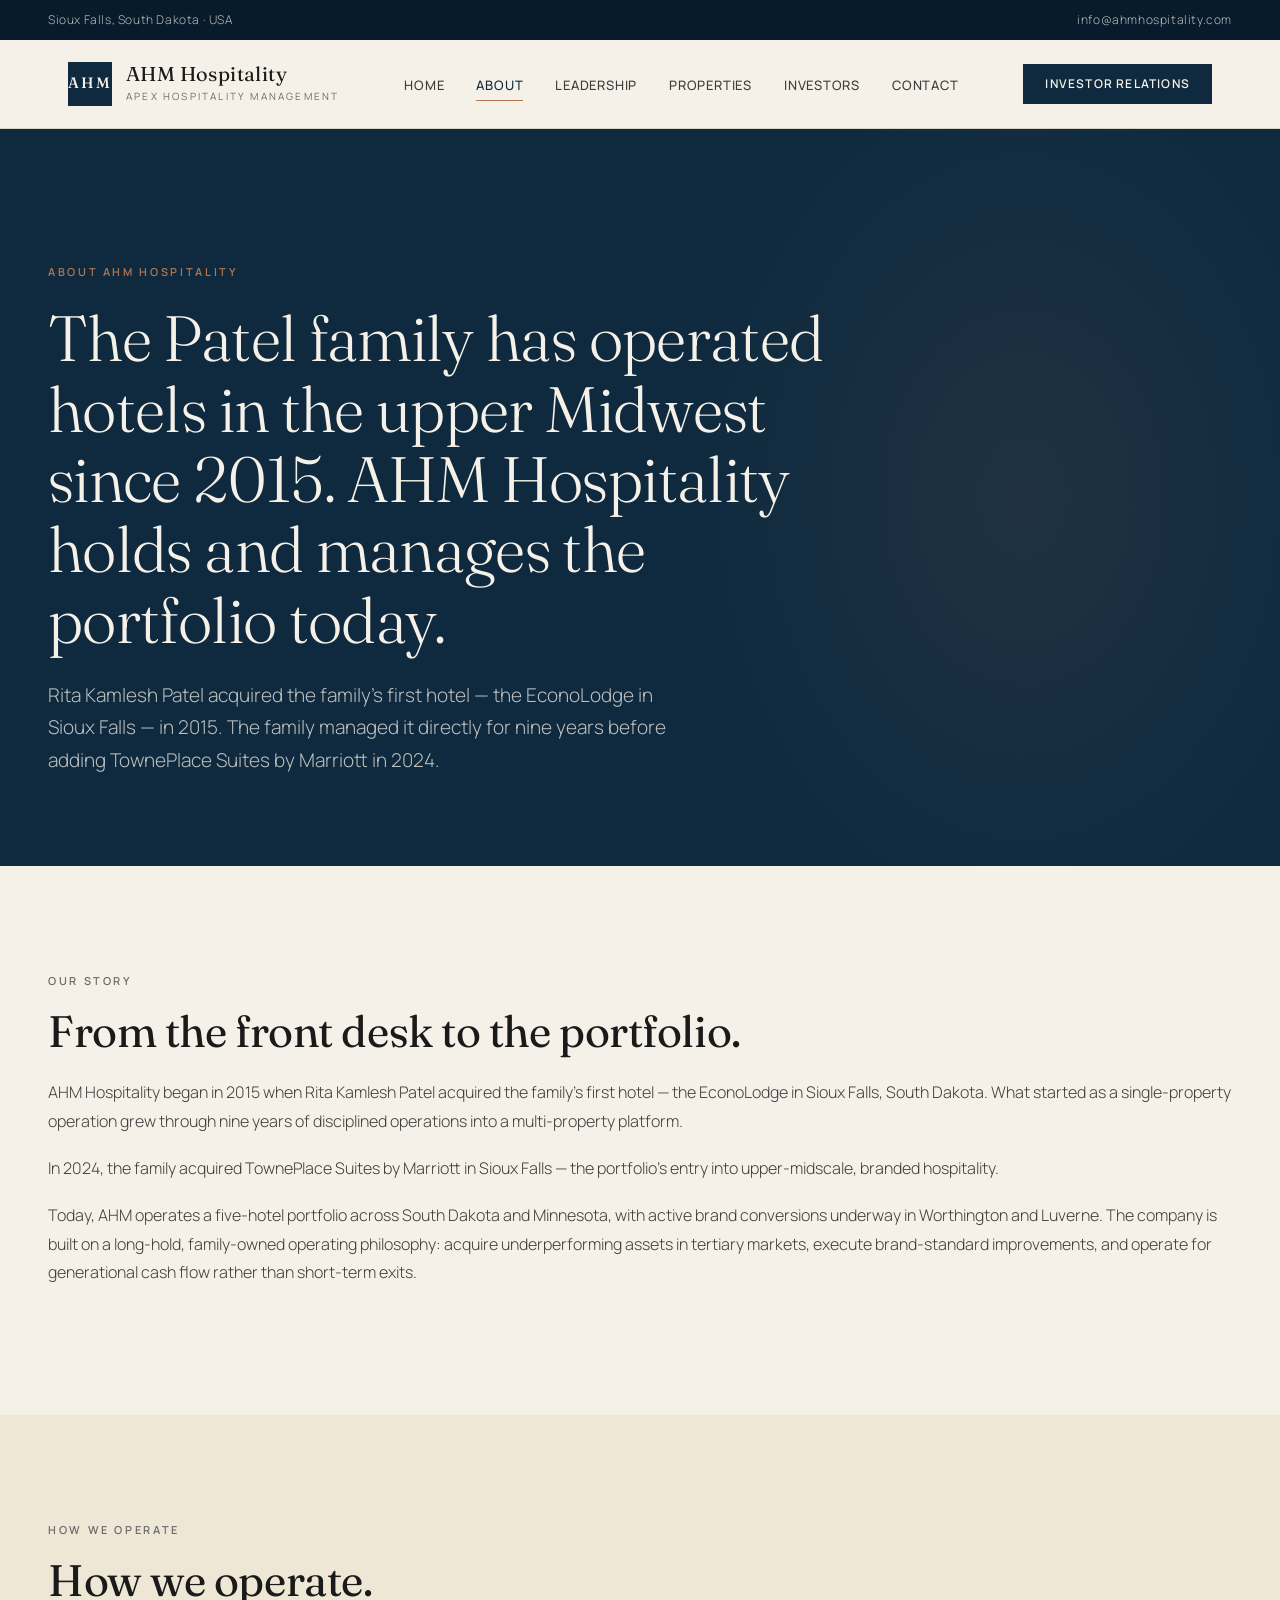
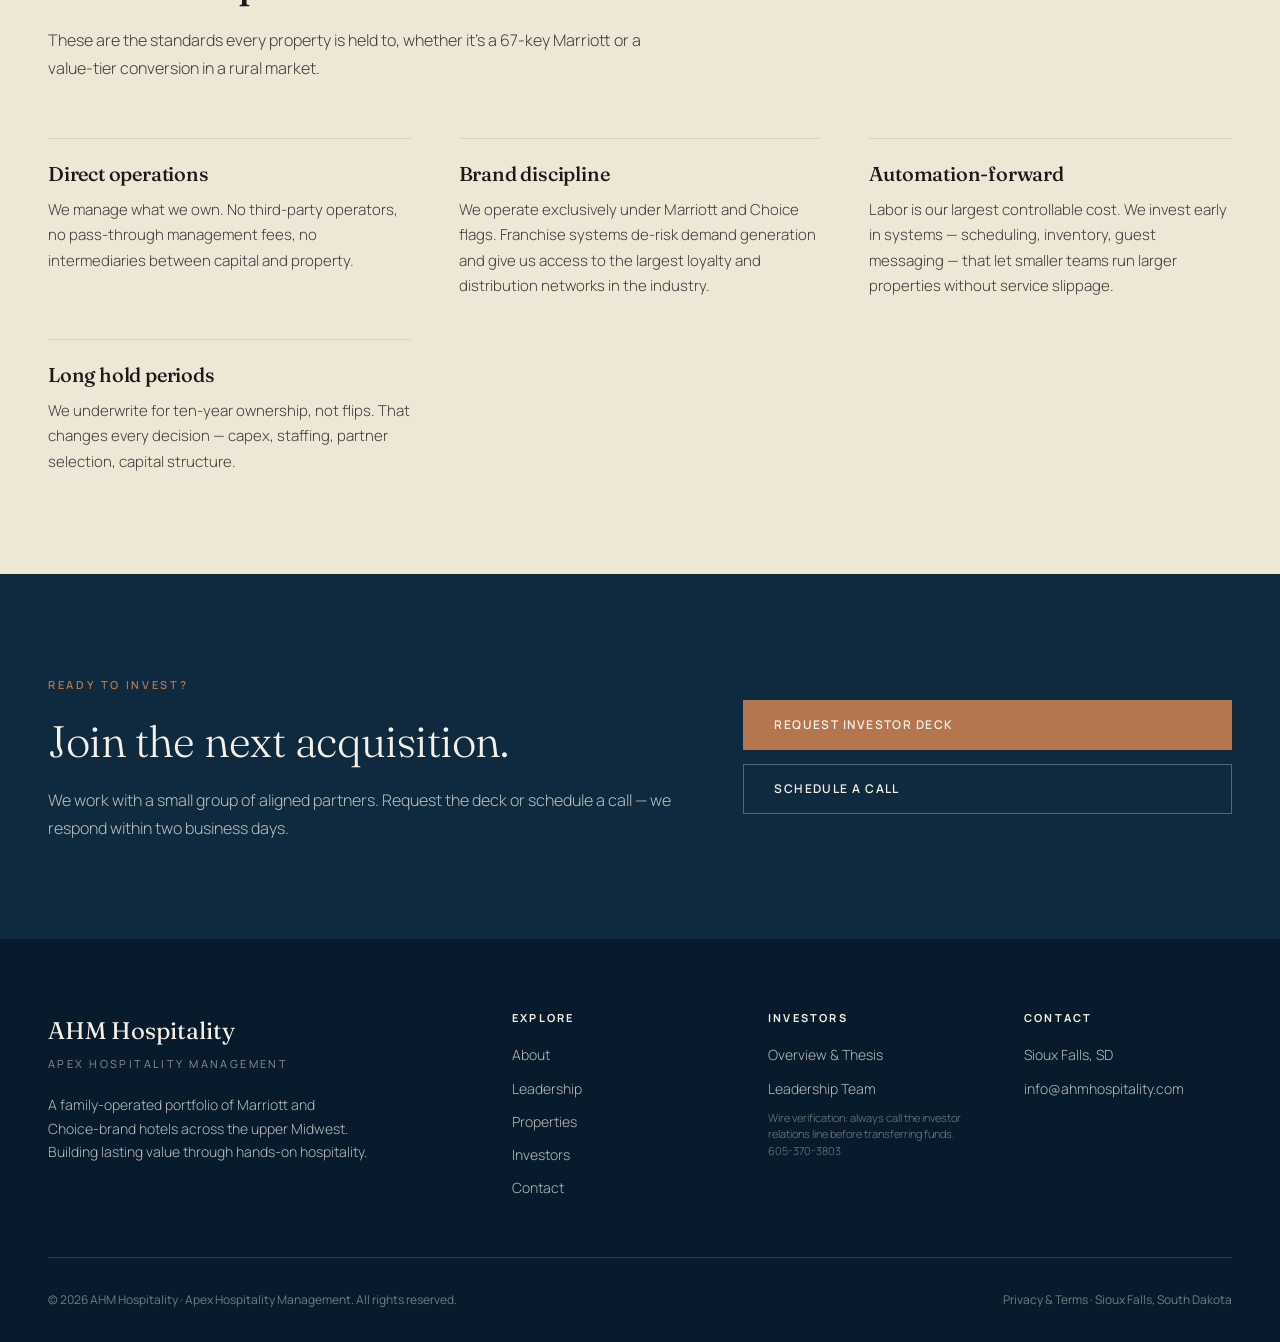
==== commit 18e1c0cb: "Content fill — apply final TODO answers Family / About: - About page narrative replaced with full Pa" ====
--- a/about.html
+++ b/about.html
@@ -41,8 +41,8 @@
 <section class="page-hero" id="main">
   <div class="page-hero-inner">
     <span class="eyebrow">About AHM Hospitality</span>
-    <h1>The Patel family has operated hotels in the upper Midwest since [TODO: YEAR]. AHM Hospitality holds and manages the portfolio today.</h1>
-    <p class="lead">[TODO: FOUNDER FIRST NAME] Patel acquired [TODO: FIRST PROPERTY NAME] in [TODO: CITY] in [TODO: YEAR]. The family managed it directly for [TODO: N] years before adding the next property.</p>
+    <h1>The Patel family has operated hotels in the upper Midwest since 2015. AHM Hospitality holds and manages the portfolio today.</h1>
+    <p class="lead">Rita Kamlesh Patel acquired the family's first hotel — the EconoLodge in Sioux Falls — in 2015. The family managed it directly for nine years before adding TownePlace Suites by Marriott in 2024.</p>
   </div>
 </section>
 
@@ -50,9 +50,9 @@
   <div class="section-inner section-narrative">
     <span class="eyebrow">Our Story</span>
     <h2>From the front desk to the portfolio.</h2>
-    <p>In [TODO: YEAR], [TODO: FOUNDER NAME] acquired [TODO: FIRST PROPERTY NAME] in [TODO: CITY]. The family managed it directly from day one.</p>
-    <p>[TODO: Add a specific, verifiable sentence about the second acquisition — year, property name, and market.]</p>
-    <p>Today, AHM Hospitality oversees five properties across Sioux Falls, Worthington, and Luverne. Every property is managed in-house.</p>
+    <p>AHM Hospitality began in 2015 when Rita Kamlesh Patel acquired the family's first hotel — the EconoLodge in Sioux Falls, South Dakota. What started as a single-property operation grew through nine years of disciplined operations into a multi-property platform.</p>
+    <p>In 2024, the family acquired TownePlace Suites by Marriott in Sioux Falls — the portfolio's entry into upper-midscale, branded hospitality.</p>
+    <p>Today, AHM operates a five-hotel portfolio across South Dakota and Minnesota, with active brand conversions underway in Worthington and Luverne. The company is built on a long-hold, family-owned operating philosophy: acquire underperforming assets in tertiary markets, execute brand-standard improvements, and operate for generational cash flow rather than short-term exits.</p>
   </div>
 </section>
 
@@ -121,7 +121,7 @@
       <ul>
         <li><a href="investors.html">Overview &amp; Thesis</a></li>
         <li><a href="leadership.html">Leadership Team</a></li>
-        <li class="wire-verify">Wire verification: always call the investor relations line before transferring funds. [TODO: PHONE]</li>
+        <li class="wire-verify">Wire verification: always call the investor relations line before transferring funds. 605-370-3803</li>
       </ul>
     </div>
     <div>
@@ -134,7 +134,7 @@
   </div>
   <div class="footer-bottom">
     <span>© 2026 AHM Hospitality · Apex Hospitality Management. All rights reserved.</span>
-    <span>Sioux Falls, South Dakota</span>
+    <span><a href="privacy.html">Privacy &amp; Terms</a> · Sioux Falls, South Dakota</span>
   </div>
 </footer>
 
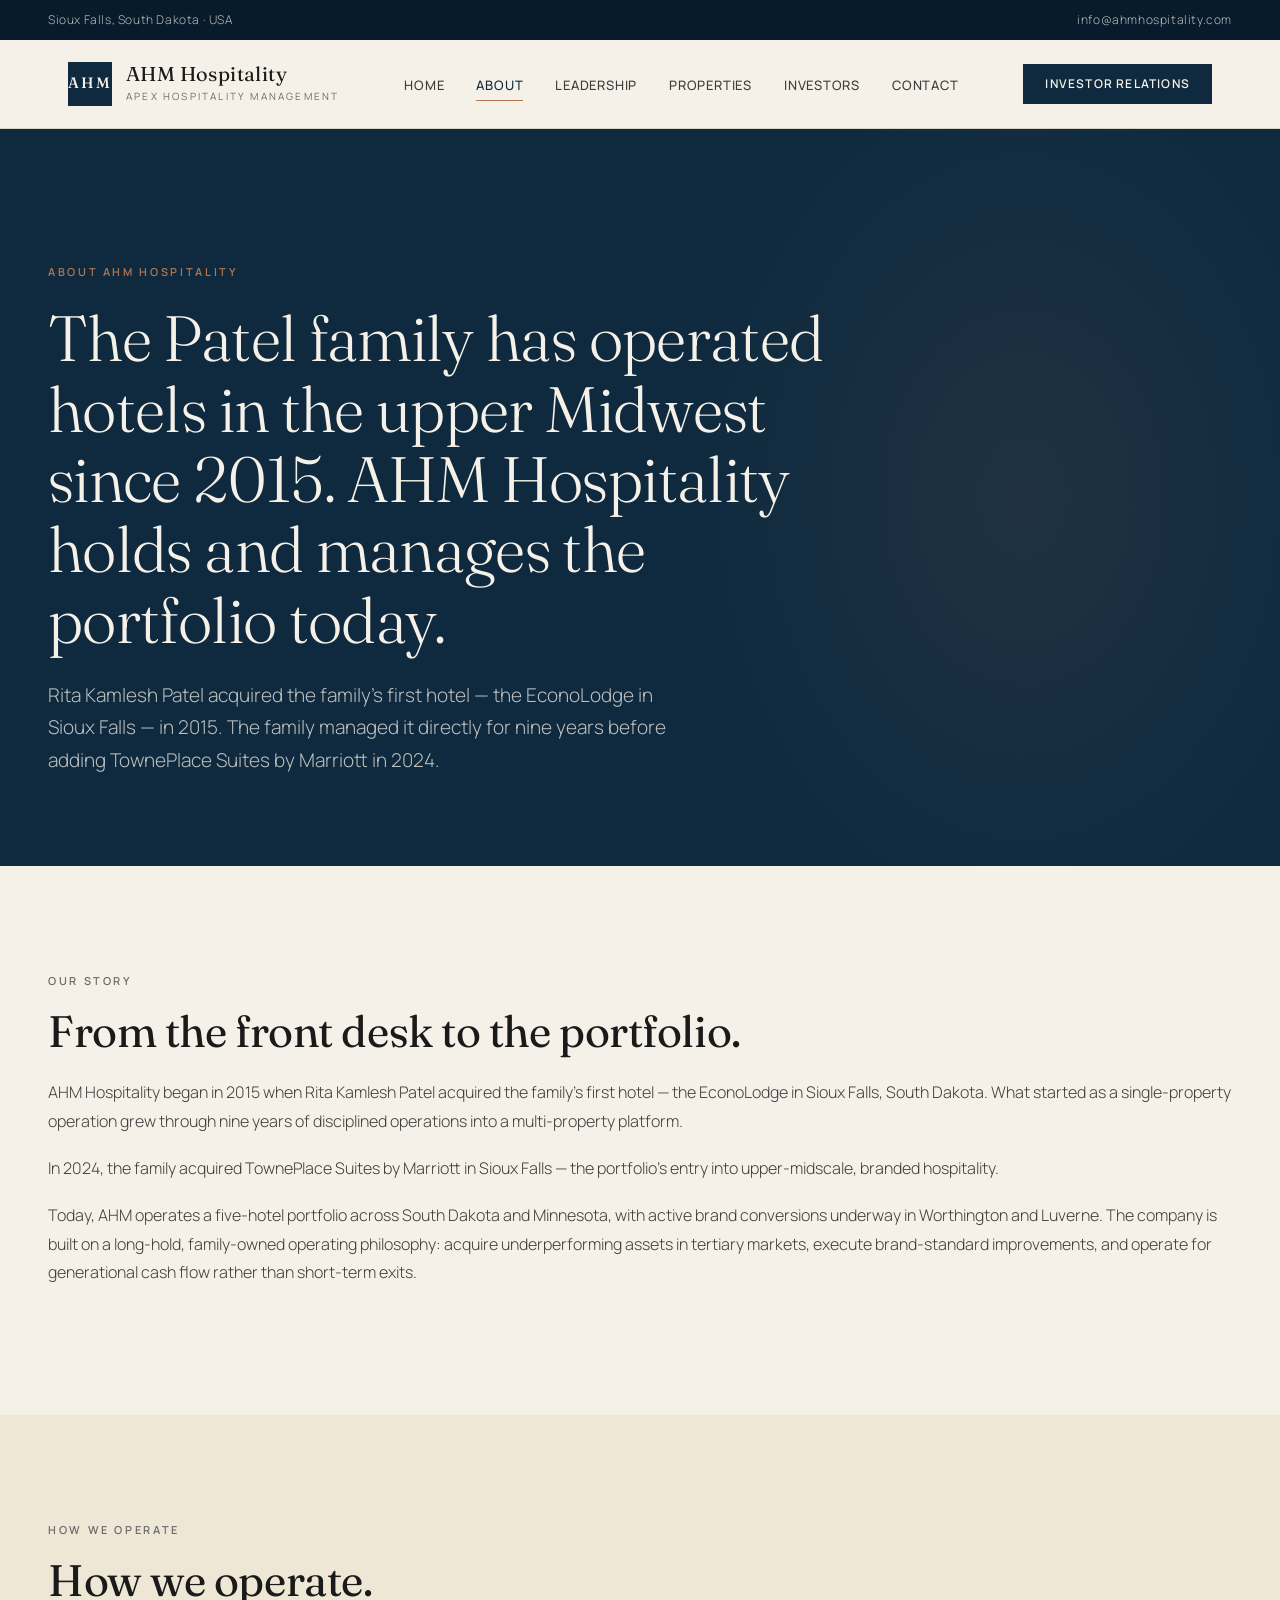
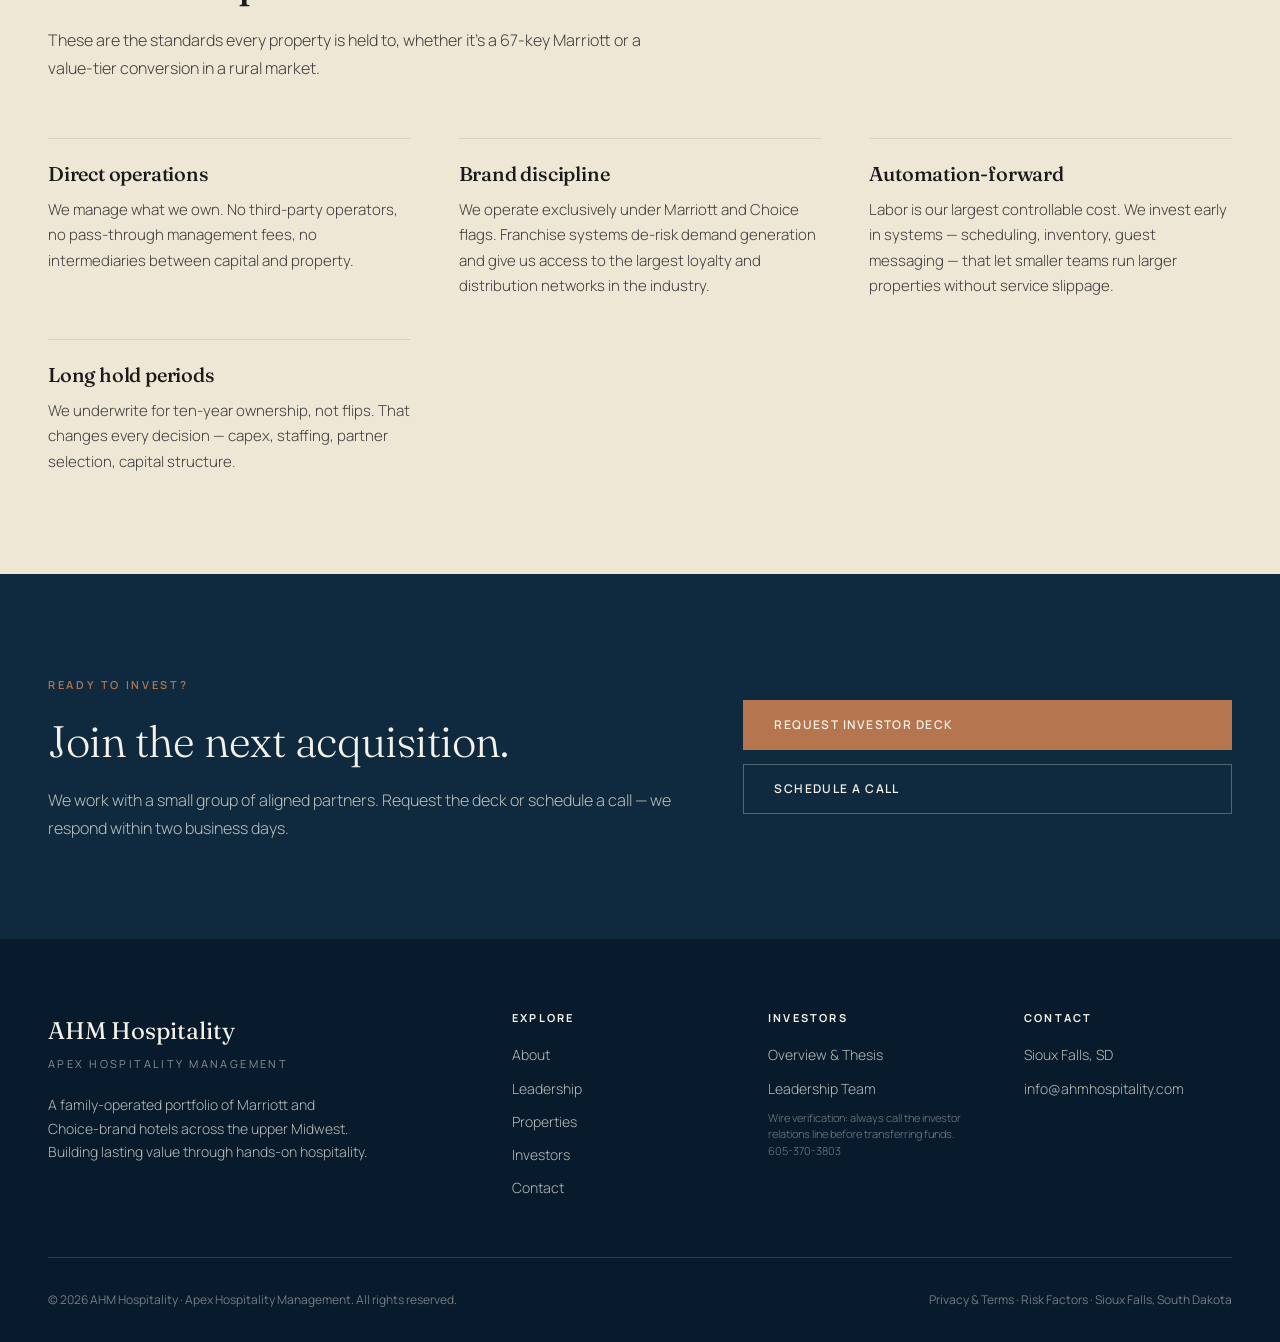
==== commit 23c799b3: "Risk Factors page + data-room TOC + hold-model reconciliation Responding to the institutional invest" ====
--- a/about.html
+++ b/about.html
@@ -134,7 +134,7 @@
   </div>
   <div class="footer-bottom">
     <span>© 2026 AHM Hospitality · Apex Hospitality Management. All rights reserved.</span>
-    <span><a href="privacy.html">Privacy &amp; Terms</a> · Sioux Falls, South Dakota</span>
+    <span><a href="privacy.html">Privacy &amp; Terms</a> · <a href="risk-factors.html">Risk Factors</a> · Sioux Falls, South Dakota</span>
   </div>
 </footer>
 
--- a/styles.css
+++ b/styles.css
@@ -142,6 +142,32 @@
   letter-spacing: 0.2em;
   text-transform: uppercase;
   margin-top: 6px;
+}
+
+/* ============================================================
+   NDA LIST — used on the Investors page "Under NDA you'll
+   receive" data-room contents block.
+   ============================================================ */
+.nda-list {
+  list-style: none;
+  margin: 0 0 28px;
+  padding: 0;
+}
+.nda-list li {
+  position: relative;
+  padding: 6px 0 6px 22px;
+  font-size: 14px;
+  color: var(--ink-soft);
+  line-height: 1.65;
+  font-weight: 300;
+}
+.nda-list li::before {
+  content: '→';
+  position: absolute;
+  left: 0;
+  top: 6px;
+  color: var(--brass);
+  font-weight: 500;
 }
 
 /* ============================================================
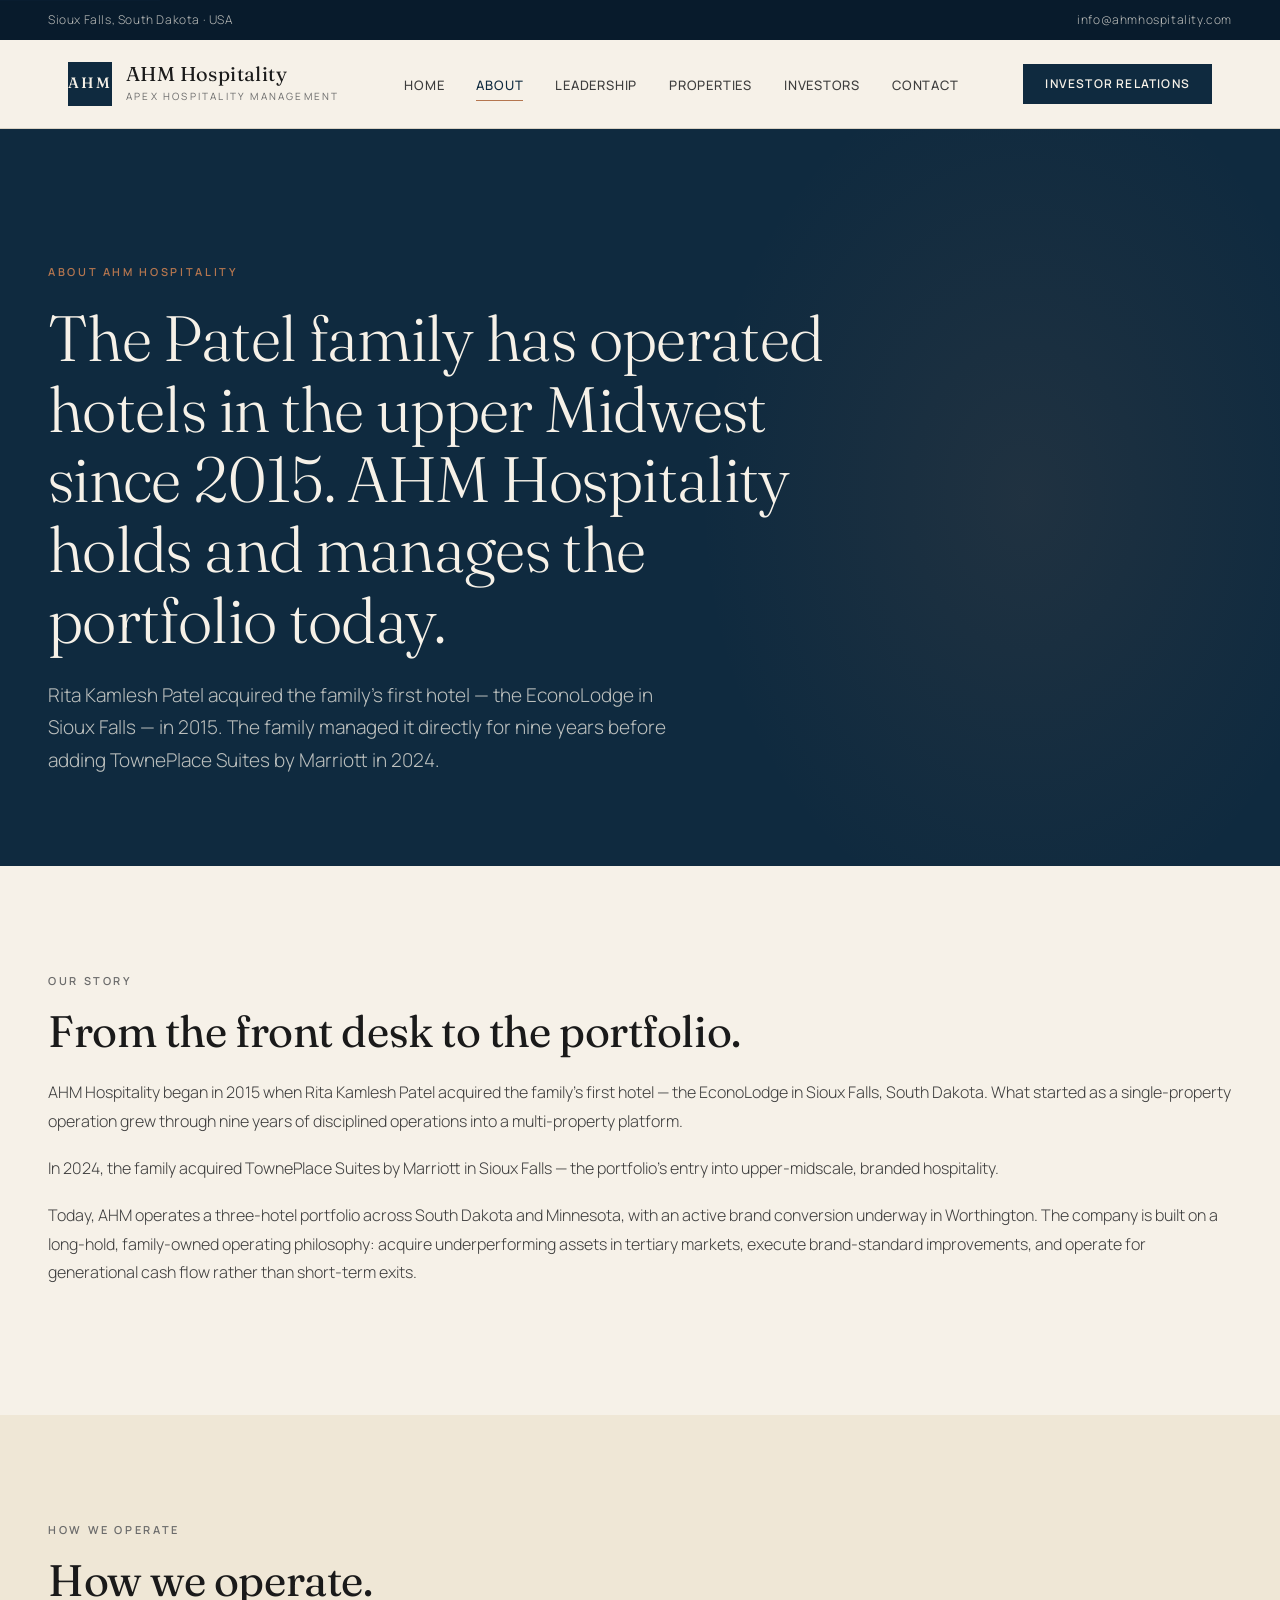
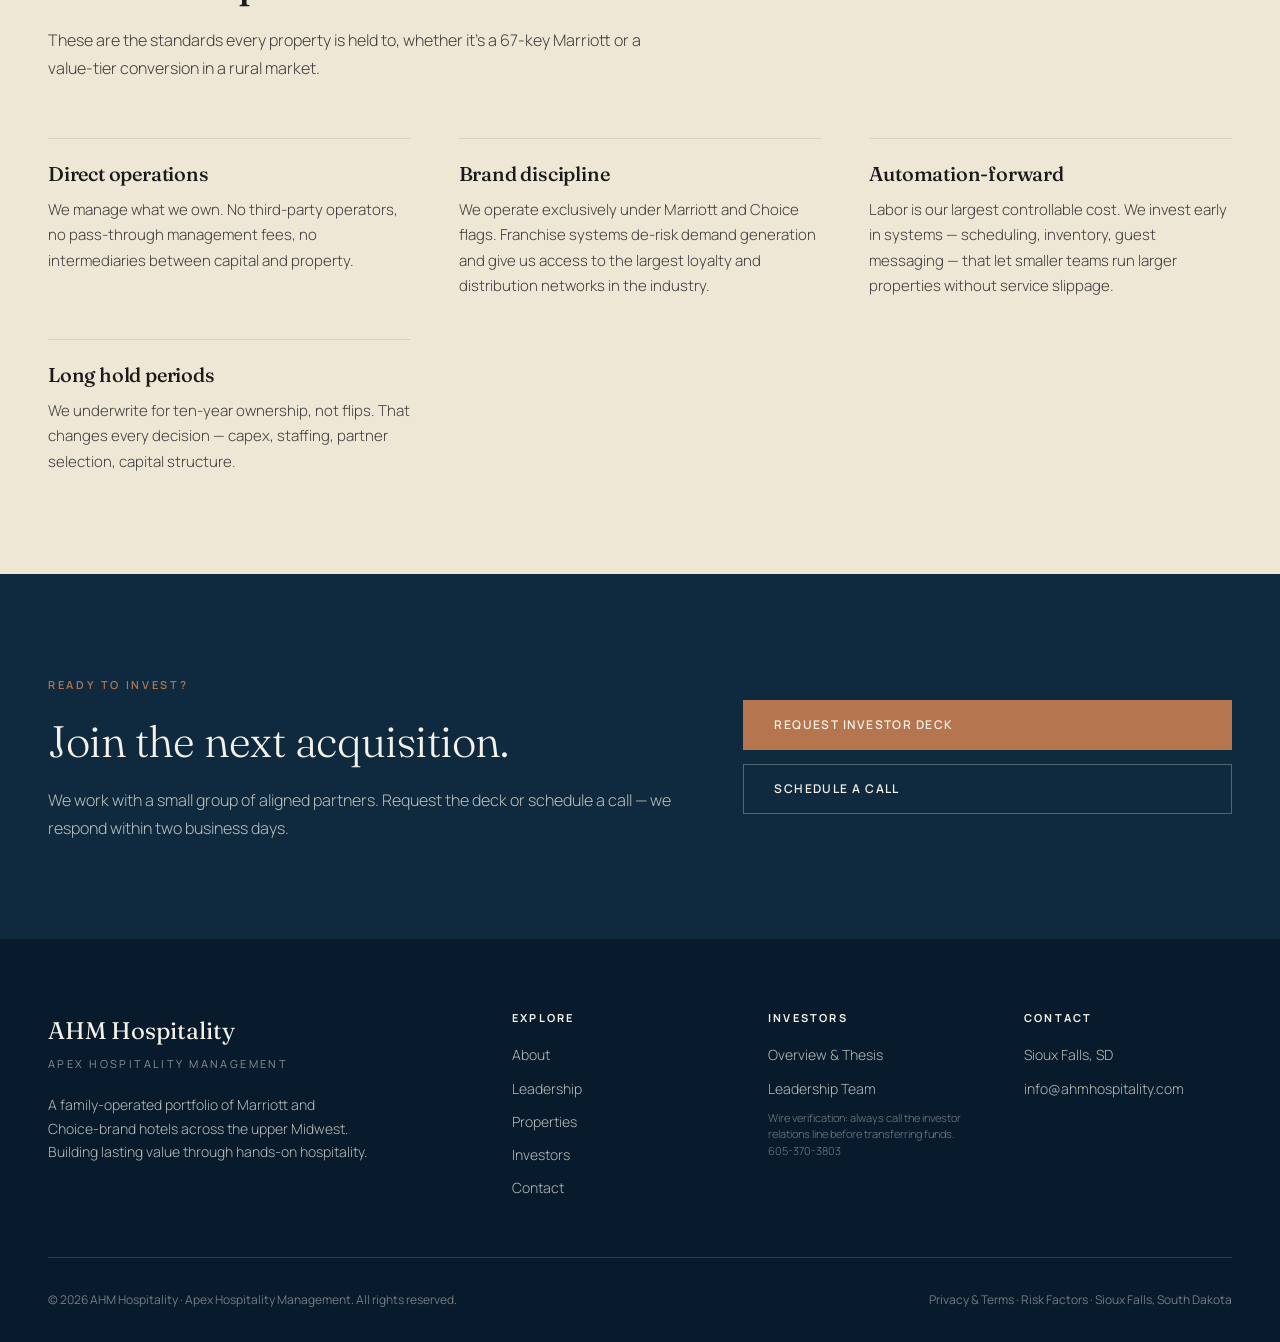
==== commit e73f9cbc: "Remove Luverne properties — deals did not close Both Luverne, MN acquisitions fell through. Removing" ====
--- a/about.html
+++ b/about.html
@@ -5,6 +5,14 @@
 <meta name="viewport" content="width=device-width, initial-scale=1.0">
 <title>About — AHM Hospitality</title>
 <meta name="description" content="AHM Hospitality is a family-operated hotel management and investment firm based in Sioux Falls, SD.">
+<link rel="canonical" href="https://ahmhospitality.com/about.html">
+<meta property="og:title" content="About — AHM Hospitality">
+<meta property="og:description" content="AHM Hospitality is a family-operated hotel management and investment firm based in Sioux Falls, SD.">
+<meta property="og:image" content="https://ahmhospitality.com/photos/towneplace-suites.jpg">
+<meta property="og:url" content="https://ahmhospitality.com/about.html">
+<meta property="og:type" content="website">
+<meta property="og:site_name" content="AHM Hospitality">
+<meta name="twitter:card" content="summary_large_image">
 <link rel="stylesheet" href="styles.css">
 </head>
 <body>
@@ -52,7 +60,7 @@
     <h2>From the front desk to the portfolio.</h2>
     <p>AHM Hospitality began in 2015 when Rita Kamlesh Patel acquired the family's first hotel — the EconoLodge in Sioux Falls, South Dakota. What started as a single-property operation grew through nine years of disciplined operations into a multi-property platform.</p>
     <p>In 2024, the family acquired TownePlace Suites by Marriott in Sioux Falls — the portfolio's entry into upper-midscale, branded hospitality.</p>
-    <p>Today, AHM operates a five-hotel portfolio across South Dakota and Minnesota, with active brand conversions underway in Worthington and Luverne. The company is built on a long-hold, family-owned operating philosophy: acquire underperforming assets in tertiary markets, execute brand-standard improvements, and operate for generational cash flow rather than short-term exits.</p>
+    <p>Today, AHM operates a three-hotel portfolio across South Dakota and Minnesota, with an active brand conversion underway in Worthington. The company is built on a long-hold, family-owned operating philosophy: acquire underperforming assets in tertiary markets, execute brand-standard improvements, and operate for generational cash flow rather than short-term exits.</p>
   </div>
 </section>
 
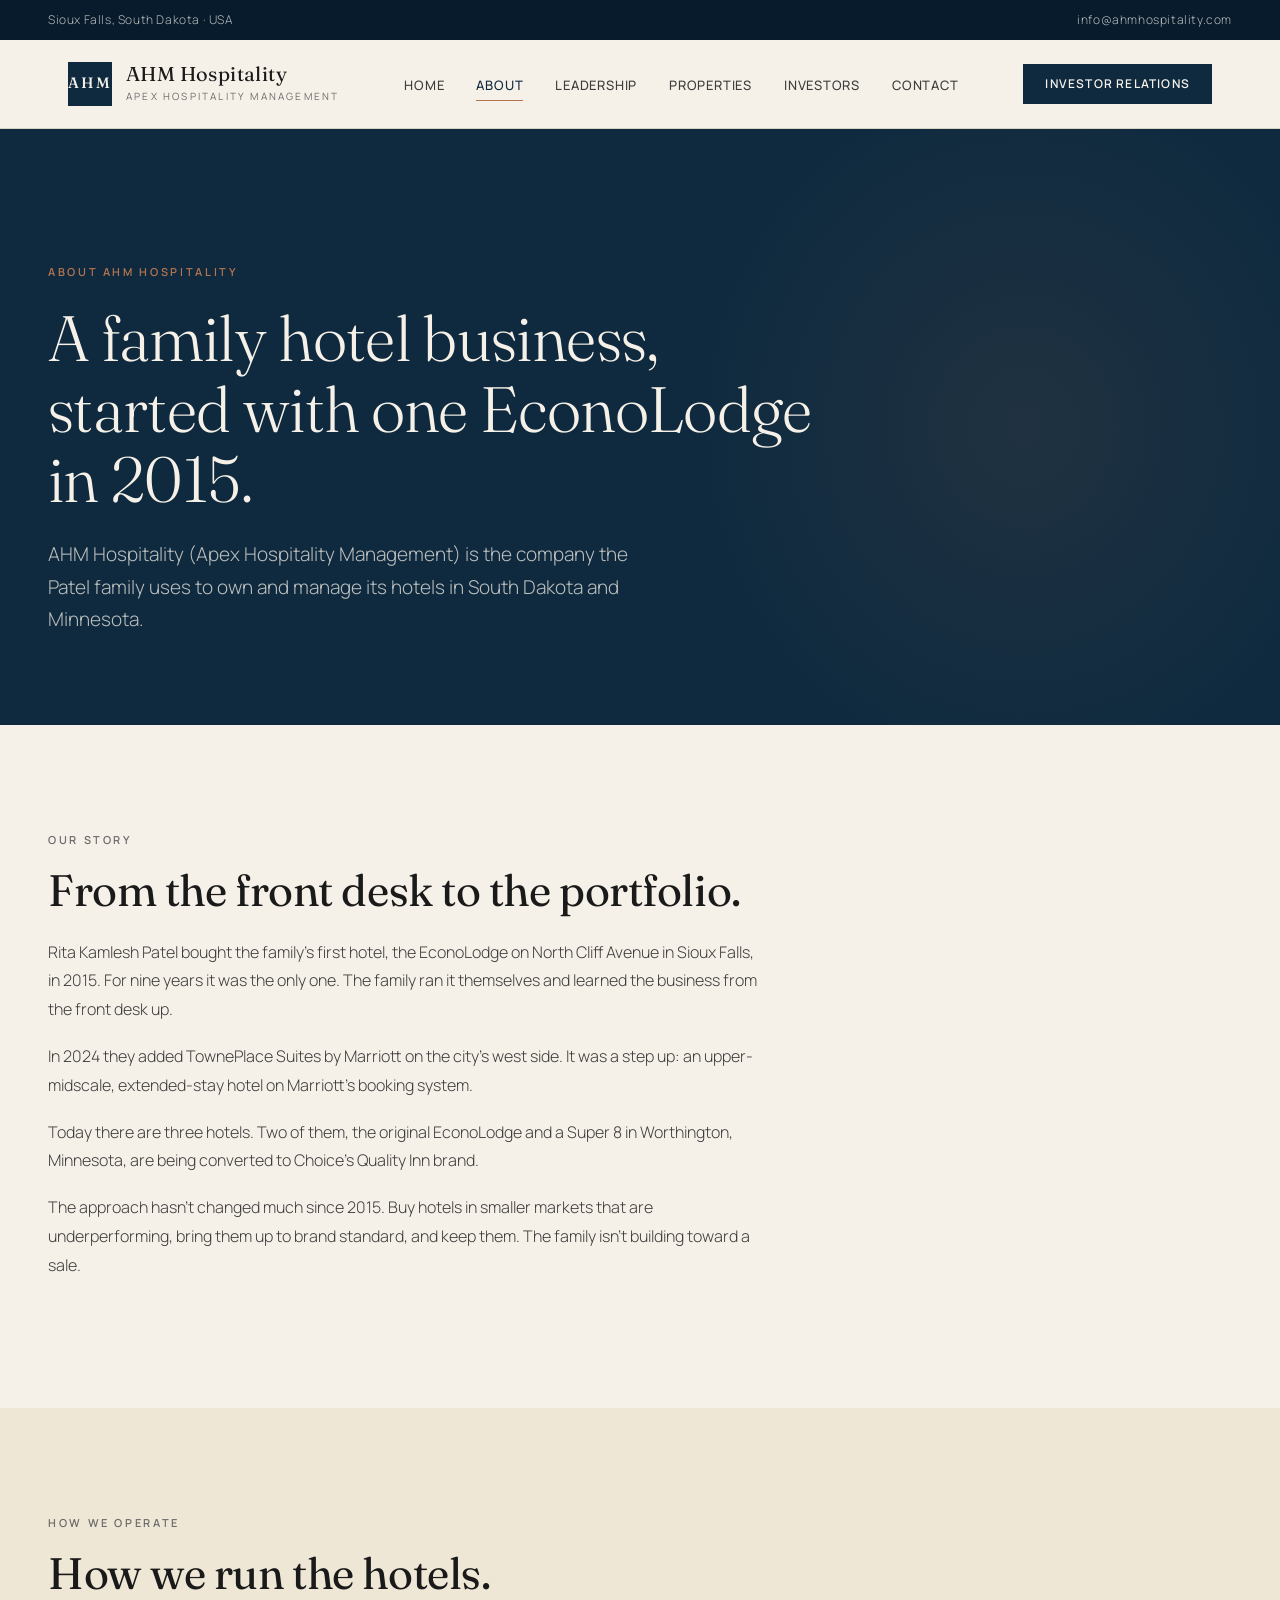
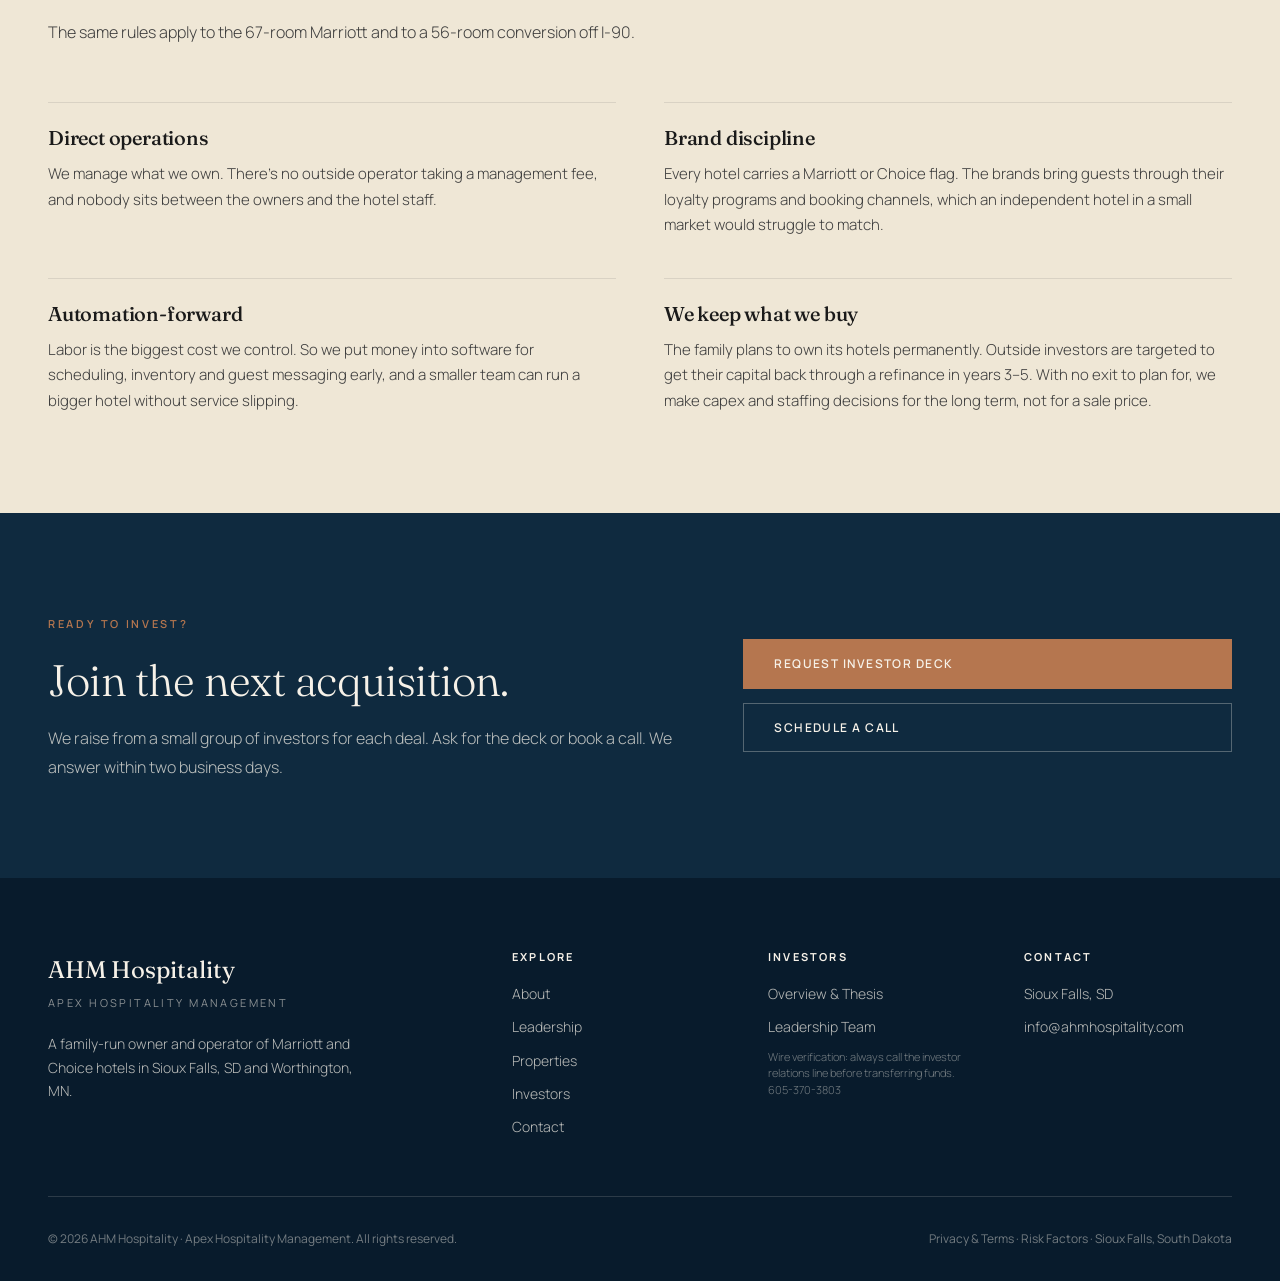
==== commit b9beea10: "Copy rewrite in plain voice + visual fixes; EconoLodge converting, hold period aligned, ADR removed " ====
--- a/about.html
+++ b/about.html
@@ -4,10 +4,10 @@
 <meta charset="UTF-8">
 <meta name="viewport" content="width=device-width, initial-scale=1.0">
 <title>About — AHM Hospitality</title>
-<meta name="description" content="AHM Hospitality is a family-operated hotel management and investment firm based in Sioux Falls, SD.">
+<meta name="description" content="The Patel family has owned and run hotels in Sioux Falls since 2015. AHM Hospitality is how they hold and manage them today.">
 <link rel="canonical" href="https://ahmhospitality.com/about.html">
 <meta property="og:title" content="About — AHM Hospitality">
-<meta property="og:description" content="AHM Hospitality is a family-operated hotel management and investment firm based in Sioux Falls, SD.">
+<meta property="og:description" content="The Patel family has owned and run hotels in Sioux Falls since 2015. AHM Hospitality is how they hold and manage them today.">
 <meta property="og:image" content="https://ahmhospitality.com/photos/towneplace-suites.jpg">
 <meta property="og:url" content="https://ahmhospitality.com/about.html">
 <meta property="og:type" content="website">
@@ -49,8 +49,8 @@
 <section class="page-hero" id="main">
   <div class="page-hero-inner">
     <span class="eyebrow">About AHM Hospitality</span>
-    <h1>The Patel family has operated hotels in the upper Midwest since 2015. AHM Hospitality holds and manages the portfolio today.</h1>
-    <p class="lead">Rita Kamlesh Patel acquired the family's first hotel — the EconoLodge in Sioux Falls — in 2015. The family managed it directly for nine years before adding TownePlace Suites by Marriott in 2024.</p>
+    <h1>A family hotel business, started with one EconoLodge in 2015.</h1>
+    <p class="lead">AHM Hospitality (Apex Hospitality Management) is the company the Patel family uses to own and manage its hotels in South Dakota and Minnesota.</p>
   </div>
 </section>
 
@@ -58,9 +58,10 @@
   <div class="section-inner section-narrative">
     <span class="eyebrow">Our Story</span>
     <h2>From the front desk to the portfolio.</h2>
-    <p>AHM Hospitality began in 2015 when Rita Kamlesh Patel acquired the family's first hotel — the EconoLodge in Sioux Falls, South Dakota. What started as a single-property operation grew through nine years of disciplined operations into a multi-property platform.</p>
-    <p>In 2024, the family acquired TownePlace Suites by Marriott in Sioux Falls — the portfolio's entry into upper-midscale, branded hospitality.</p>
-    <p>Today, AHM operates a three-hotel portfolio across South Dakota and Minnesota, with an active brand conversion underway in Worthington. The company is built on a long-hold, family-owned operating philosophy: acquire underperforming assets in tertiary markets, execute brand-standard improvements, and operate for generational cash flow rather than short-term exits.</p>
+    <p>Rita Kamlesh Patel bought the family's first hotel, the EconoLodge on North Cliff Avenue in Sioux Falls, in 2015. For nine years it was the only one. The family ran it themselves and learned the business from the front desk up.</p>
+    <p>In 2024 they added TownePlace Suites by Marriott on the city's west side. It was a step up: an upper-midscale, extended-stay hotel on Marriott's booking system.</p>
+    <p>Today there are three hotels. Two of them, the original EconoLodge and a Super 8 in Worthington, Minnesota, are being converted to Choice's Quality Inn brand.</p>
+    <p>The approach hasn't changed much since 2015. Buy hotels in smaller markets that are underperforming, bring them up to brand standard, and keep them. The family isn't building toward a sale.</p>
   </div>
 </section>
 
@@ -68,26 +69,26 @@
   <div class="section-inner">
     <div class="section-head">
       <span class="eyebrow">How We Operate</span>
-      <h2>How we operate.</h2>
-      <p>These are the standards every property is held to, whether it's a 67-key Marriott or a value-tier conversion in a rural market.</p>
+      <h2>How we run the hotels.</h2>
+      <p>The same rules apply to the 67-room Marriott and to a 56-room conversion off I-90.</p>
     </div>
 
     <div class="principles">
       <div class="principle">
         <h3>Direct operations</h3>
-        <p>We manage what we own. No third-party operators, no pass-through management fees, no intermediaries between capital and property.</p>
+        <p>We manage what we own. There's no outside operator taking a management fee, and nobody sits between the owners and the hotel staff.</p>
       </div>
       <div class="principle">
         <h3>Brand discipline</h3>
-        <p>We operate exclusively under Marriott and Choice flags. Franchise systems de-risk demand generation and give us access to the largest loyalty and distribution networks in the industry.</p>
+        <p>Every hotel carries a Marriott or Choice flag. The brands bring guests through their loyalty programs and booking channels, which an independent hotel in a small market would struggle to match.</p>
       </div>
       <div class="principle">
         <h3>Automation-forward</h3>
-        <p>Labor is our largest controllable cost. We invest early in systems — scheduling, inventory, guest messaging — that let smaller teams run larger properties without service slippage.</p>
+        <p>Labor is the biggest cost we control. So we put money into software for scheduling, inventory and guest messaging early, and a smaller team can run a bigger hotel without service slipping.</p>
       </div>
       <div class="principle">
-        <h3>Long hold periods</h3>
-        <p>We underwrite for ten-year ownership, not flips. That changes every decision — capex, staffing, partner selection, capital structure.</p>
+        <h3>We keep what we buy</h3>
+        <p>The family plans to own its hotels permanently. Outside investors are targeted to get their capital back through a refinance in years 3–5. With no exit to plan for, we make capex and staffing decisions for the long term, not for a sale price.</p>
       </div>
     </div>
   </div>
@@ -97,8 +98,8 @@
   <div class="investor-inner">
     <div>
       <span class="eyebrow">Ready to invest?</span>
-      <h2 style="margin-top: 18px;">Join the next acquisition.</h2>
-      <p>We work with a small group of aligned partners. Request the deck or schedule a call — we respond within two business days.</p>
+      <h2>Join the next acquisition.</h2>
+      <p>We raise from a small group of investors for each deal. Ask for the deck or book a call. We answer within two business days.</p>
     </div>
     <div class="investor-cta">
       <a href="investors.html" class="btn btn-primary">Request Investor Deck</a>
@@ -112,7 +113,7 @@
     <div class="footer-brand">
       <div class="brand-line">AHM Hospitality</div>
       <div class="brand-sub">Apex Hospitality Management</div>
-      <p>A family-operated portfolio of Marriott and Choice-brand hotels across the upper Midwest. Building lasting value through hands-on hospitality.</p>
+      <p>A family-run owner and operator of Marriott and Choice hotels in Sioux Falls, SD and Worthington, MN.</p>
     </div>
     <div>
       <h4>Explore</h4>
--- a/styles.css
+++ b/styles.css
@@ -102,6 +102,7 @@
    SECTION-NARRATIVE — eyebrow + h2 + body paragraphs pattern
    used on About > Our Story and Index > Our Approach.
    ============================================================ */
+.section-narrative > p { max-width: 720px; }
 .section-narrative .eyebrow {
   display: inline-block;
   margin-bottom: 16px;
@@ -558,11 +559,29 @@
   z-index: 1;
 }
 
-/* Ready state — once real background-image is assigned inline */
-.prop-img.photo-ready {
+/* Ready state — once real background-image is assigned inline.
+   The HTML only carries `style="background-image: url(...)"`.
+   Selectors are qualified so they outrank the `background:` shorthand
+   on .property-hero-img / .gallery-tile, which would reset size/position. */
+.prop-img.photo-ready,
+.property-hero-img.photo-ready,
+.gallery-tile.photo-ready {
   background-size: cover;
   background-position: center;
 }
+
+/* Real photos drop the dashed placeholder border */
+.gallery-tile.photo-ready { border: 0; }
+.property-hero-img.photo-ready { border-right: 0; }
+
+/* Properties page: wider 16:10 cards with extra breathing room */
+.property-grid.detailed .prop-img { aspect-ratio: 16 / 10; }
+.property-grid.detailed .prop-rooms { margin-bottom: 16px; }
+.property-grid.detailed:not(:last-child) { margin-bottom: 80px; }
+.section-head.tight { margin-bottom: 40px; }
+
+/* Centered single-button row below a grid (home page) */
+.center-cta { text-align: center; margin-top: 56px; }
 
 /* ===== INVESTOR BAND ===== */
 .investor-band {
@@ -582,6 +601,7 @@
   font-weight: 300;
   color: var(--cream);
   line-height: 1.2;
+  margin-top: 18px;
   margin-bottom: 18px;
   /* size inherits from canonical h2 */
 }
@@ -694,7 +714,7 @@
 /* Principles list — used on About page, prose-forward, no numerals */
 .principles {
   display: grid;
-  grid-template-columns: repeat(auto-fit, minmax(280px, 1fr));
+  grid-template-columns: repeat(2, 1fr);
   gap: 40px 48px;
   margin-top: 24px;
 }
@@ -783,6 +803,7 @@
   max-width: var(--max);
   margin: 0 auto;
 }
+.contact-grid.spaced-top { margin-top: 40px; }
 .contact-info h3 {
   font-size: 14px;
   font-weight: 600;
@@ -948,6 +969,22 @@
   transition: border-color 0.25s ease;
 }
 .leader:hover .leader-photo { border-color: var(--brass); border-style: solid; }
+/* Monogram stand-in until a real portrait ships (swap to .photo-ready then) */
+.leader-photo.monogram {
+  aspect-ratio: 1 / 1;
+  background: var(--navy);
+  border: 0;
+  display: flex;
+  align-items: center;
+  justify-content: center;
+  font-family: var(--font-display);
+  font-size: clamp(40px, 5vw, 56px);
+  font-weight: 300;
+  letter-spacing: 0.04em;
+  color: var(--cream);
+  transition: background-color 0.25s ease;
+}
+.leader:hover .leader-photo.monogram { background: var(--navy-deep); }
 .leader-photo .placeholder-label {
   position: absolute;
   bottom: 14px;
@@ -1187,6 +1224,8 @@
   color: inherit;
   text-decoration: none;
 }
+/* Cards in a row share one height */
+.property-card-link > .property-card { height: 100%; }
 .property-card-link:hover { color: inherit; }
 
 @media (max-width: 900px) {
@@ -1405,6 +1444,8 @@
 
   .leadership-grid { grid-template-columns: 1fr; gap: 40px; }
   .leader-photo { aspect-ratio: 4 / 5; max-width: 320px; }
+  .leader-photo.monogram { aspect-ratio: 1 / 1; max-width: 160px; }
+  .principles { grid-template-columns: 1fr; }
 
   .strategy-item { padding: 24px 24px; }
   .strategy-item h3 { font-size: 19px; }
